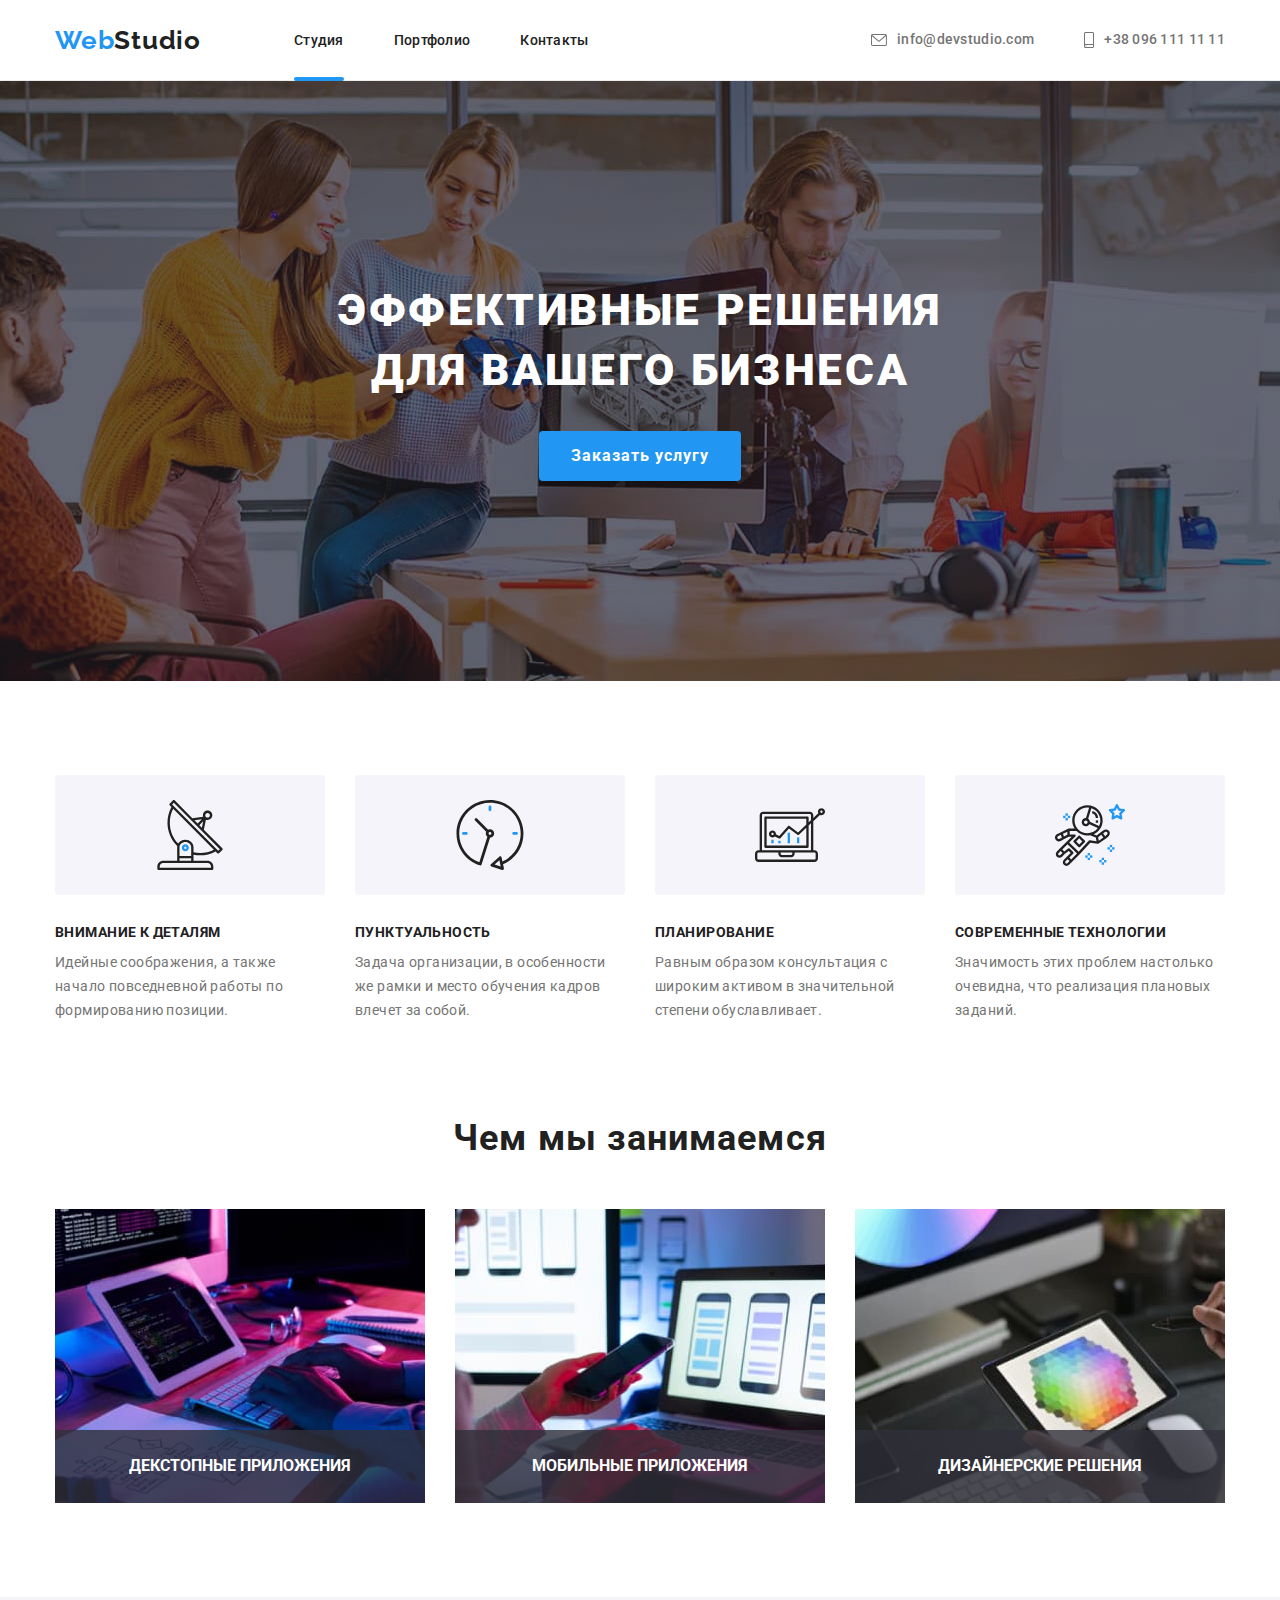
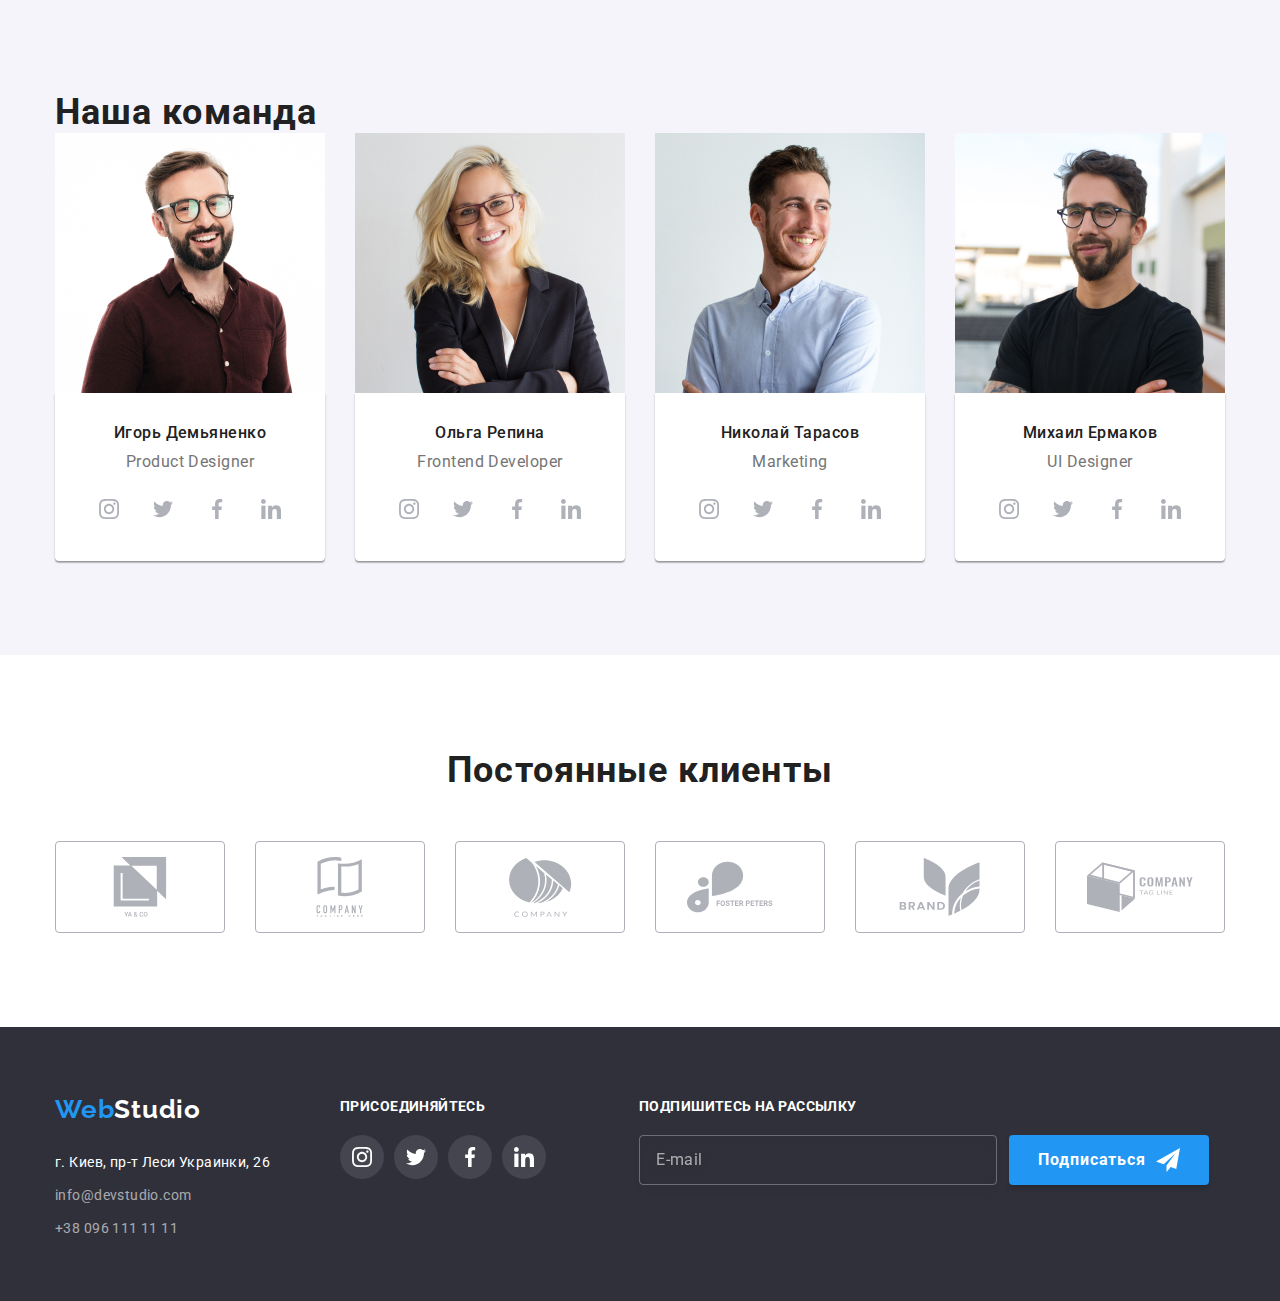
==== index.html @ 3aed0814 "HW" ====
<!DOCTYPE html>
<html lang="ru">
<head>
    <meta charset="UTF-8">
    <meta http-equiv="X-UA-Compatible" content="IE=edge">
    <meta name="viewport" content="width=device-width, initial-scale=1.0">
    <link rel="stylesheet" href="https://cdnjs.cloudflare.com/ajax/libs/modern-normalize/1.1.0/modern-normalize.min.css">
    <link rel="stylesheet" href="./CSS/main.min.css">
    <link rel="preconnect" href="https://fonts.googleapis.com">
    <link rel="preconnect" href="https://fonts.gstatic.com" crossorigin>
    <link href="https://fonts.googleapis.com/css2?family=Raleway:wght@700&family=Roboto:wght@400;500;700;900&display=swap" rel="stylesheet">
    <title>WebStudio</title>
</head>
<body>
    <header class="header">
    <div class="container">
        <nav class="header-nav">
            <div class="container-logo">
            <a class="logo link" href="WebStudio">Web<span class="logo-accent">Studio</span></a>
            </div>
            <ul class="header-list list ">
                <li class="header-item ">
                    <a class="header-link link current" href="">Студия</a>
                </li>
                <li class="header-item">
                    <a class="header-link link" href="./portfolio.html">Портфолио</a>
                </li>
                <li class="header-item">
                    <a class="header-link link" href="">Контакты</a>
                </li>
            </ul>
        </nav>
            <div class="header-contact-icon">
            <ul class="header-contact-list list">
                <li class="contact-icon-mail"><a class="header-contact link" href="mailto:info@devstudio.com"><svg class="contact-icon-envelope" width="16px" height="12px">
                    <use href="./images/icons.svg#icon-envelope-hover"></use>
                </svg> info@devstudio.com</a></li>
                <li class="contact-icon-tel"><a class="header-contact link" href="tel:+380961111111"><svg class="contact-icon-smartphone" width="10px" height="16px">
                    <use href="./images/icons.svg#icon-smartphone"></use>
                </svg> +38 096 111 11 11</a></li>
            </ul>
            </div>
    </div>
    </header>
    <main>
        <section class="hero">
            <div class="container">
                <h1 class="hero-title" id="studio">Эффективные решения для вашего бизнеса</h1>
                <button class="hero-btn" type="button" data-modal-open>Заказать услугу</button>
            </div>
        </section>
        <section class="benefits">
            <div class="container benefits-container">
                <ul class="benefits-icon-list list">
                    <li class="benefits-icon-item">
                        <a href="" class="benefits-icon-link link">
                            <svg class="benefits-icon" width="70px" height="70px">
                                <use href="./images/icons.svg#icon-antenna"></use>
                            </svg>
                        </a>
                    </li>
                    <li class="benefits-icon-item">
                        <a href="" class="benefits-icon-link link">
                            <svg class="benefits-icon" width="70px" height="70px">
                                <use href="./images/icons.svg#icon-clock"></use>
                            </svg>
                        </a>
                    </li>
                    <li class="benefits-icon-item">
                        <a href="" class="benefits-icon-link link">
                            <svg class="benefits-icon" width="70px" height="70px">
                                <use href="./images/icons.svg#icon-diagram"></use>
                            </svg>
                        </a>
                    </li>
                    <li class="benefits-icon-item">
                        <a href="" class="benefits-icon-link link">
                            <svg class="benefits-icon" width="70px" height="70px">
                                <use href="./images/icons.svg#icon-astronaut-1"></use>
                            </svg>
                        </a>
                    </li>
                </ul>
                <ul class="benefits-list list">
                    <li class="benefits-item">
                        <h3 class="benefits-title">Внимание к деталям</h3>
                        <p class="benefits-text">Идейные соображения, а также начало повседневной работы по формированию позиции.</p>
                    </li>
                    <li class="benefits-item">
                        <h3 class="benefits-title">Пунктуальность</h3>
                        <p class="benefits-text">Задача организации, в особенности же рамки и место обучения кадров влечет за собой.</p>
                    </li>
                    <li class="benefits-item">
                        <h3 class="benefits-title">Планирование</h3>
                        <p class="benefits-text">Равным образом консультация с широким активом в значительной степени обуславливает.</p>
                    </li>
                    <li class="benefits-item">
                        <h3 class="benefits-title">Современные технологии</h3>
                        <p class="benefits-text">Значимость этих проблем настолько очевидна, что реализация плановых заданий.</p>
                    </li>
                </ul>
            </div>
        </section>
        <section class="about">
            <div class="container">
                <h2 class="about-title title">Чем мы занимаемся</h2>
                <ul class="about-list list">
                    <li class="about-item">
                        <img src="./images/what_are_we_doing/totype.jpg" alt="Человек печатает" width="370">
                        <p class="about-text">декстопные приложения</p>
                        </li>
                    <li class="about-item">
                        <img src="./images/what_are_we_doing/analysis.jpg" alt="Человек анализирует" width="370">
                        <p class="about-text">мобильные приложения</p>
                    </li>
                    <li class="about-item">
                        <img src="./images/what_are_we_doing/painting.jpg" alt="Человек рисует" width="370">
                        <p class="about-text">дизайнерские решения</p>
                    </li>
                </ul>
            </div>
        </section>
        <section class="team">
            <div class="container">
                <h2 class="team_title title">Наша команда</h2>
                <ul class="team-list list">
                    <li class="team-item">
                        <img src="./images/team/productdesigner.jpg" 
                            alt="Игорь Демьяненко" 
                            width="270" 
                            height="260">
                    <div class="team-text-cards">
                        <h3 class="team-suptitle">Игорь Демьяненко</h3>
                        <p class="team-subtitle">Product Designer</p>
                        <ul class="team-soc-list list">
                            <li class="team-soc-item ">
                                <a class="team-soc-link link"  href="">
                                    <svg class="team-soc-icon" width="20" height="20"> <use href="./images/icons.svg#icon-insta">
                                    </use>
                                </svg>
                                </a>
                            </li>
                            <li class="team-soc-item ">
                                <a class="team-soc-link link"  href="">
                                    <svg class="team-soc-icon" width="20" height="20"> <use href="./images/icons.svg#icon-tw">
                                    </use>
                                </svg>
                                </a>
                            </li>
                            <li class="team-soc-item ">
                                <a class="team-soc-link link"  href="">
                                    <svg class="team-soc-icon width="20" height="20"> <use href="./images/icons.svg#icon-fb">
                                    </use>
                                </svg>
                                </a>
                            </li>
                            <li class="team-soc-item ">
                                <a class="team-soc-link link"  href="">
                                    <svg class="team-soc-icon width="20" height="20"> <use href="./images/icons.svg#icon-ld">
                                    </use>
                                </svg>
                                </a>
                            </li>
                        </ul>
                    </div>
                    </li>
                    <li class="team-item">
                        <img src="./images/team/frontenddeveloper.jpg" alt="Ольга Репина" 
                            width="270">
                    <div class="team-text-cards">
                        <h3 class="team-suptitle">Ольга Репина</h3>
                        <p class="team-subtitle">Frontend Developer</p>
                        <ul class="team-soc-list list">
                            <li class="team-soc-item ">
                                <a class="team-soc-link link"  href="">
                                    <svg class="team-soc-icon" width="20" height="20"> <use href="./images/icons.svg#icon-insta">
                                    </use>
                                </svg>
                                </a>
                            </li>
                            <li class="team-soc-item ">
                                <a class="team-soc-link link"  href="">
                                    <svg class="team-soc-icon" width="20" height="20"> <use href="./images/icons.svg#icon-tw">
                                    </use>
                                </svg>
                                </a>
                            </li>
                            <li class="team-soc-item ">
                                <a class="team-soc-link link"  href="">
                                    <svg class="team-soc-icon width="20" height="20"> <use href="./images/icons.svg#icon-fb">
                                    </use>
                                </svg>
                                </a>
                            </li>
                            <li class="team-soc-item ">
                                <a class="team-soc-link link"  href="">
                                    <svg class="team-soc-icon width="20" height="20"> <use href="./images/icons.svg#icon-ld">
                                    </use>
                                </svg>
                                </a>
                            </li>
                        </ul>
                    </div>
                    </li>
                    <li class="team-item">
                        <img src="./images/team/marketing.jpg" alt="Николай Тарасов" 
                            width="270" 
                            height="260">
                    <div class="team-text-cards">
                        <h3 class="team-suptitle">Николай Тарасов</h3>
                        <p class="team-subtitle">Marketing</p>
                        <ul class="team-soc-list list">
                            <li class="team-soc-item ">
                                <a class="team-soc-link link"  href="">
                                    <svg class="team-soc-icon" width="20" height="20"> <use href="./images/icons.svg#icon-insta">
                                    </use>
                                </svg>
                                </a>
                            </li>
                            <li class="team-soc-item ">
                                <a class="team-soc-link link"  href="">
                                    <svg class="team-soc-icon" width="20" height="20"> <use href="./images/icons.svg#icon-tw">
                                    </use>
                                </svg>
                                </a>
                            </li>
                            <li class="team-soc-item ">
                                <a class="team-soc-link link"  href="">
                                    <svg class="team-soc-icon width="20" height="20""> <use href="./images/icons.svg#icon-fb">
                                    </use>
                                </svg>
                                </a>
                            </li>
                            <li class="team-soc-item ">
                                <a class="team-soc-link link"  href="">
                                    <svg class="team-soc-icon width="20" height="20""> <use href="./images/icons.svg#icon-ld">
                                    </use>
                                </svg>
                                </a>
                            </li>
                        </ul>

                    </div>
                    </li>
                    <li class="team-item">
                        <img src="./images/team/uidesigner.jpg" alt="Михаил Ермаков" 
                            width="270" 
                            height="260">
                    <div class="team-text-cards">
                        <h3 class="team-suptitle">Михаил Ермаков</h3>
                        <p class="team-subtitle">UI Designer</p>
                        <ul class="team-soc-list list">
                            <li class="team-soc-item ">
                                <a class="team-soc-link link"  href="">
                                    <svg class="team-soc-icon" width="20" height="20"> <use href="./images/icons.svg#icon-insta">
                                    </use>
                                </svg>
                                </a>
                            </li>
                            <li class="team-soc-item ">
                                <a class="team-soc-link link"  href="">
                                    <svg class="team-soc-icon" width="20" height="20"> <use href="./images/icons.svg#icon-tw">
                                    </use>
                                </svg>
                                </a>
                            </li>
                            <li class="team-soc-item ">
                                <a class="team-soc-link link"  href="">
                                    <svg class="team-soc-icon width="20" height="20"> <use href="./images/icons.svg#icon-fb">
                                    </use>
                                </svg>
                                </a>
                            </li>
                            <li class="team-soc-item ">
                                <a class="team-soc-link link"  href="">
                                    <svg class="team-soc-icon width="20" height="20"> <use href="./images/icons.svg#icon-ld">
                                    </use>
                                </svg>
                                </a>
                            </li>
                        </ul>
                    </div>
                    </li>
                </ul>
            </div>
        </section>
        <section class="clients">
            <div class="container">
            <h2 class="clients-title title">Постоянные клиенты</h2>
            <ul class="clients-list list">
                <li class="clietnst-list-item">
                    <a href="" class="clieants-link link">
                        <svg class="clients-company-icon" width="106" height="60"> 
                            <use href="./images/icons.svg#icon-company-1"></use>
                        </svg>
                    </a>
                </li>
                <li class="clietnst-list-item">
                    <a href="" class="clieants-link link">
                        <svg class="clients-company-icon" width="106" height="60">
                            <use href="./images/icons.svg#icon-company-2"></use>
                        </svg>
                    </a>
                </li>
                <li class="clietnst-list-item">
                    <a href="" class="clieants-link link">
                        <svg class="clients-company-icon" width="106" height="60">
                            <use href="./images/icons.svg#icon-company-3"></use>
                        </svg>
                    </a>
                </li>
                <li class="clietnst-list-item">
                    <a href="" class="clieants-link link">
                        <svg class="clients-company-icon" width="106" height="60">
                            <use href="./images/icons.svg#icon-company-4"></use>
                        </svg>
                    </a>
                </li>
                <li class="clietnst-list-item">
                    <a href="" class="clieants-link link">
                        <svg class="clients-company-icon" width="106" height="60">
                            <use href="./images/icons.svg#icon-company-5"></use>
                        </svg>
                    </a>
                </li>
                <li class="clietnst-list-item">
                    <a href="" class="clieants-link link">
                        <svg class="clients-company-icon" width="106" height="60">
                            <use href="./images/icons.svg#icon-company-6"></use>
                        </svg>
                    </a>
                </li>
            </ul>
            </div>
        </section>
        <footer class="contact-info ">
        <div class="container">
            <div class="footer-left">
            <div class="footer-logo">
                <a class="logo link logo-down" href="WebStudio">Web<span class="logo-accent-secondary">Studio</span></a>
            </div>
            <address>
            <ul class="contact-info-list list" >
                <li class="contact-info-item link">
                    <a class="contact-info-link-geo link" href="https://goo.gl/maps/p29ZWmAtgmgeGxHdA">г. Киев, пр-т Леси Украинки, 26</a>
                </li>
                <li class="contact-info-item"> 
                    <a class="contact-info-link link" href="mailto:info@devstudio.com">info@devstudio.com</a>
                </li>
                <li class="contact-info-item">
                    <a class="contact-info-link link" href="tel:"+380961111111">+38 096 111 11 11</a>
                </li>
            </ul>
            </address>
            </div>
            <div class="footer-right">
                <h2 class="footer-right-title">присоединяйтесь</h2>
                    <ul class="footer-right-list list">
                            <li class="footer-right-item ">
                                <a class="footer-right-link link"  href="">
                                    <svg class="footer-right-icon" width="20" height="20"> <use href="./images/icons.svg#icon-insta">
                                    </use>
                                </svg>
                                </a>
                            </li>
                            <li class="footer-right-item ">
                                <a class="footer-right-link link"  href="">
                                    <svg class="footer-soc-icon" width="20" height="20"> <use href="./images/icons.svg#icon-tw">
                                    </use>
                                </svg>
                                </a>
                            </li>
                            <li class="footer-right-item ">
                                <a class="footer-right-link link" href="">
                                    <svg class="footer-right-icon" width="20" height="20"> <use href="./images/icons.svg#icon-fb">
                                    </use>
                                </svg>
                                </a>
                            </li>
                            <li class="footer-right-item ">
                                <a class="footer-right-link link"  href="">
                                    <svg class="footer-right-icon" width="20" height="20"> <use href="./images/icons.svg#icon-ld">
                                    </use>
                                </svg>
                                </a>
                            </li>
                        </ul>
            </div>
            <div class="subscribe-footer">
                <h2 class="subscribe-title">Подпишитесь на рассылку</h2>
                <div class="subscribe-field-form">
                <label class="subscribe-form"></label>
                <input 
                type="email"
                name="subscribe-email"
                placeholder="E-mail"
                class="subscribe-input">
                <button type="button" class="footer-btn">Подписаться <svg class="footer-icon-btn" width="24" height="24">
                    <use href="./images/icons.svg#icon-tg"></use>
                </div>
                </div>
            </div>
        </div>
    </footer>
    <div class="backdrop is-hidden" data-modal>
        <div class="modal">
            <button type="button" class="modal-btn" data-modal-close>
                <svg class="modal-icon" width="10" height="10">
                    <use href="./images/icons.svg#icon-close"></use>
                </svg>
            </button>
            <p class="modal-title">Оставьте свои данные, мы вам перезвоним</p>
            <form class="modal-form">
                <div class="modal-field">
                    <label class="form-label" for="modal-text">Имя</label>
                        <div class="input-wrap">
                        <input 
                        type="text"
                        id="modal-text"
                        class="modal-input" 
                        name="user-name"
                        required
                        >
                        <svg class="input-icon" width="18" height="18">
                            <use href="./images/icons.svg#icon-person-modal"></use>
                        </svg>
                    </div>
                </div>
            <div class="modal-field">
                <label class="form-label">
                    Телефон
                    <span class="span-wrap">
                    <input 
                        type="tel" 
                        class="modal-input" 
                        name="tel"
                        required
                    >
                    <svg class="input-icon" width="18" height="18">
                        <use href="./images/icons.svg#icon-phone-modal"></use>
                    </svg>
                    </span>
                </label>
            </div>
            <div class="modal-field">
            <label class="form-label" for="user-email">Почта</label>
                <div class="input-wrap">
                        <input 
                        type="email" 
                        for="user-email"
                        class="modal-input" 
                        name="email"
                        required
                        >
                        <svg class="input-icon" width="18" height="18">
                        <use href="./images/icons.svg#icon-email-modal"></use>
                        </svg>
                </div>
            </div>
            <label class="form-label" for="modal-text">Комментарий</label>
                <textarea 
                name="modal-text" 
                id="modal-text"
                class="modal-text-area"
                placeholder="Введите текст"
                ></textarea>
            <div class="modal-field">
                    <input
                    type="checkbox"
                    name="privacy"
                    class="modal-input-checkbox visually-hidden"
                    id="modal-input"
                    >
            <label for="modal-input" class="check-text"><span>
                <svg class="icon-check" width="16px" height="15px">
                    <use href="./images/icons.svg#icon-check"></use>
                </svg>
            </span>Соглашаюсь с рассылкой и принимаю &nbsp <a href="">Условия договора</a></label>
            </div>
            <button type="submit" class="modal-btn-submit">Отправить</button>
            </form>
        </div>
    </div>
    </main>
<script src="./js/modal.js"></script>
</body>
</html>
---- CSS/main.min.css ----
:root{--primary-font-family: "Roboto";--secondary-font-family: "Raleway";--primary-font-color:#212121;--secondary-font-color: #757575;--third-font-color: #FFFFFF;--first-background-color:#2196F3}p,h1,h2,h3,h4,h5,h6{margin:0}ul{margin:0;padding-left:0}button{cursor:pointer}a{color:currentColor}address{font-style:normal}img{display:block}body{font-family:var(--primary-font-family),sans-serif;color:var(--primary-font-color)}.link{text-decoration:none}.list{list-style:none}.title{font-weight:700;font-size:36px;line-height:1.17;letter-spacing:.03em;color:var(--primary-font-color)}.section{padding:94px 0px}.visually-hidden{position:absolute;white-space:nowrap;width:1px;height:1px;overflow:hidden;border:0;padding:0;clip:rect(0 0 0 0);clip-path:inset(50%);margin:-1px}.container{width:1200px;padding-left:15px;padding-right:15px;margin:0 auto}.logo{font-family:var(--secondary-font-family);font-weight:700;font-size:26px;line-height:1.7;letter-spacing:.03em;color:var(--first-background-color)}.logo-accent{color:var(--primary-font-color)}.header{border-bottom:1px solid #ececec}.header .container{display:flex;align-items:center}.header-nav{display:flex;align-items:center}.header-contact-icon{margin-left:auto}.container-logo{margin-right:93px}.header-item:not(:last-child){margin-right:50px}.header-contact-list{display:flex}.header-link{font-weight:500;font-size:14px;line-height:1.14;letter-spacing:.02em;color:var(--primary-font-color);padding-top:32px;padding-bottom:32px;transition:color 250ms linear;transition-timing-function:cubic-bezier(0.4, 0, 0.2, 1)}.header-link:hover{color:var(--first-background-color)}.header-link:focus{color:var(--first-background-color)}.header-contact{font-weight:500;font-size:14px;line-height:1.14;letter-spacing:.02em;color:var(--secondary-font-color);text-align:center;padding:32px 0;fill:var(--secondary-font-color);transition:color 250ms linear;transition-timing-function:cubic-bezier(0.4, 0, 0.2, 1)}.header-contact:hover{color:var(--first-background-color)}.header-contact:focus{color:var(--first-background-color)}.header-contact{margin-left:50px;display:flex;align-items:center}.header-list{display:flex}.contact-icon-envelope,.contact-icon-smartphone{fill:currentColor;margin-right:10px}.contact-icon:hover,.contact-icon:focus{color:var(--first-background-color)}.current{position:relative}.current:after{content:"";position:absolute;width:100%;height:4px;left:0;bottom:-1px;background-color:#2196f3;border-radius:2px}.hero{background-color:#c4c4c4;padding-top:200px;padding-bottom:200px;background-image:linear-gradient(rgba(47, 48, 58, 0.4), rgba(47, 48, 58, 0.4)),url("../images/bg.jpg");background-repeat:no-repeat;background-position:center;background-size:cover}.hero-title{font-weight:900;font-size:44px;line-height:1.36;letter-spacing:.06em;text-transform:uppercase;color:var(--third-font-color);text-align:center;margin-left:auto;margin-right:auto;margin-bottom:30px;text-align:center;max-width:696px}.hero-btn{font-family:inherit;font-weight:700;font-size:16px;line-height:1.88;letter-spacing:.06em;color:var(--third-font-color);background:var(--first-background-color);display:flex;align-items:center;text-align:center;padding:10px 32px;margin-right:auto;margin-left:auto;box-shadow:0px 4px 4px rgba(0,0,0,.15);border-radius:4px;transition:transform 250ms linear;transition-timing-function:cubic-bezier(0.4, 0, 0.2, 1);border:none}.benefits{padding:94px 0}.benefits-list{display:flex}.benefits-title{font-weight:700;font-size:14px;line-height:1.14;letter-spacing:.03em;text-transform:uppercase;margin-bottom:10px;max-width:270px}.benefits-item{margin-left:30px}.benefits-item:first-child{margin-left:0}.benefits-text{font-size:14px;line-height:1.71;letter-spacing:.03em;color:var(--secondary-font-color);width:270px}.benefits-icon-item{width:270px;height:120px;margin-left:30px;margin-bottom:30px;background:#f5f4fa;border-radius:4px}.benefits-icon-item:first-child{margin-left:0}.benefits-icon-list{display:flex}.benefits-icon-link{display:flex;align-items:center;justify-content:center;width:100%;height:100%}.about{padding-bottom:94px}.about-title{margin-bottom:50px;text-align:center;margin-left:auto;margin-right:auto}.about-item{flex-basis:2.5;margin-left:30px;position:relative}.about-text{padding:27px 0;position:absolute;bottom:0;background-color:rgba(47,48,58,.8);width:100%;text-align:center;justify-content:center;color:var(--third-font-color);text-transform:uppercase;font-weight:700}.about-list{display:flex;margin-left:-30px}.about-list{display:flex}.team{background:#f5f4fa;padding:94px 0}.team-title{margin-bottom:50px;text-align:center}.team-suptitle{font-weight:500;font-size:16px;line-height:1.19;letter-spacing:.03em}.team-subtitle{font-size:16px;line-height:1.19;letter-spacing:.03em;color:var(--secondary-font-color);margin-top:10px}.team-list{display:flex;text-align:center;margin-left:-30px}.team-item{flex-basis:2.5;margin-left:30px}.team-text-cards{padding:30px 0;background-color:var(--third-font-color);border-radius:0px 0px 4px 4px;box-shadow:0px 1px 3px rgba(0,0,0,.12),0px 1px 1px rgba(0,0,0,.14),0px 2px 1px rgba(0,0,0,.2)}.team-soc-item{width:44px;height:44px;margin-left:10px}.team-soc-item:first-child{margin-left:0}.team-soc-link{display:flex;align-items:center;justify-content:center;width:100%;height:100%;border-radius:50%;background-color:var(--third-font-color);transition:background-color 250ms linear;transition-timing-function:cubic-bezier(0.4, 0, 0.2, 1)}.team-soc-link:hover{background-color:var(--first-background-color)}.team-soc-link:focus{background-color:var(--first-background-color)}.team-soc-list{display:flex;justify-content:center;margin-top:16px}.team-soc-icon{fill:#afb1b8;transition:fill 250ms linear;transition-timing-function:cubic-bezier(0.4, 0, 0.2, 1)}.team-soc-link:hover .team-soc-icon,.team-soc-link:focus .team-soc-icon{fill:var(--third-font-color)}.clients{padding:94px 0;text-align:center}.clietnst-list-item{width:170px;height:92px;margin-left:30px;border:1px solid #afb1b8;border-radius:4px;transition:border 250ms linear;transition-timing-function:cubic-bezier(0.4, 0, 0.2, 1)}.clietnst-list-item:first-child{margin-left:0}.clietnst-list-item:hover{border:1px solid var(--first-background-color)}.clietnst-list-item:focus{border:1px solid var(--first-background-color)}.clients-list{display:flex;margin-top:50px}.clieants-link{display:flex;align-items:center;justify-content:center;width:100%;height:100%;color:#afb1b8}.clients-company-icon{fill:currentColor;transition:fill 250ms linear;transition-timing-function:cubic-bezier(0.4, 0, 0.2, 1)}.clieants-link:hover .clients-company-icon,.clieants-link:focus .clients-company-icon{fill:var(--first-background-color)}.contact-info-link-geo{font-style:normal;font-size:14px;line-height:1.71;letter-spacing:.03em;color:var(--third-font-color);color:#fff}.contact-info-link{font-style:normal;font-size:14px;line-height:1.71;letter-spacing:.03em;color:rgba(255,255,255,.6)}.logo-accent-secondary{color:var(--third-font-color)}.footer-logo{margin-bottom:20px}.contact-info-item:not(:last-child){margin-bottom:9px}.contact-info{background:#2f303a}.footer-soc{display:flex;margin-left:156px}.footer-soc-list{display:flex;justify-content:center;margin-top:20px}.contact-info .container{display:flex}.footer-right-list{display:flex;justify-content:center;margin-top:20px}.footer-right-title{font-size:14px;line-height:1.14;letter-spacing:.03em;text-transform:uppercase;color:#fff}.footer-right-link{display:flex;align-items:center;justify-content:center;width:100%;height:100%;border-radius:50%;background-color:rgba(255,255,255,.1);fill:var(--third-font-color);transition:background-color 250ms linear;transition-timing-function:cubic-bezier(0.4, 0, 0.2, 1)}.footer-right-link:hover{background-color:var(--first-background-color)}.footer-right-link:focus{background-color:var(--first-background-color)}.footer-right-item{width:44px;height:44px;margin-left:10px}.footer-right-item:first-child{margin-left:0}.footer-right{padding-top:72px;margin-left:70px}.footer-left{padding-top:60px;padding-bottom:60px}.subscribe-footer{padding-top:72px;margin-left:93px}.subscribe-title{font-style:normal;font-weight:700;font-size:14px;line-height:1.14;letter-spacing:.03em;text-transform:uppercase;margin-bottom:20px;color:#fff}.footer-btn{display:flex;justify-content:center;text-align:center;align-items:center;margin-left:auto;margin-right:auto;width:200px;height:50px;background:#2196f3;box-shadow:0px 4px 4px rgba(0,0,0,.15);border-radius:4px;border:none;font-weight:700;font-size:16px;line-height:1.88;letter-spacing:.06em;margin-left:12px;color:#fff}.subscribe-input{width:358px;height:50px;padding-left:16px;background-color:rgba(0,0,0,0);border:1px solid rgba(255,255,255,.3);filter:drop-shadow(0px 4px 4px rgba(0, 0, 0, 0.15));border-radius:4px;color:var(--third-font-color)}.subscribe-input::placeholder{font-size:16px;line-height:1.25;display:flex;align-items:center;letter-spacing:.03em;color:rgba(255,255,255,.6);outline:none;transition:color 250ms linear;transition-timing-function:cubic-bezier(0.4, 0, 0.2, 1)}.subscribe-input::placeholder:focus::placeholder{color:rgba(0,0,0,0)}.footer-icon-btn{margin-left:10px}.subscribe-field-form{display:flex}.backdrop{position:fixed;top:0;left:0;width:100%;height:100%;background-color:rgba(0,0,0,.2);transition:opacity 300ms linear,visibility 300ms linear}.modal{position:absolute;width:528px;min-height:581px;background-color:var(--third-font-color);box-shadow:0px 1px 3px rgba(0,0,0,.12),0px 1px 1px rgba(0,0,0,.14),0px 2px 1px rgba(0,0,0,.2);border-radius:4px;top:50%;left:50%;transform:translate(-50%, -50%) scale(1);transition:transform 250ms linear;animation-timing-function:cubic-bezier(0.4, 0, 0.2, 1)}.backdrop.is-hidden .modal{transform:translate(-50%, -50%) scale(0)}.modal{padding:40px}.modal-btn{position:absolute;right:8px;top:8px;width:30px;height:30px;border-radius:50%;border:1px solid rgba(0,0,0,.1);background-color:var(--third-font-color);display:flex;align-items:center;justify-content:center}.modal-btn:hover .modal-icon{fill:var(--first-background-color)}.modal-icon{fill:#000;transition:fill 250ms linear;transition-timing-function:cubic-bezier(0.4, 0, 0.2, 1)}.is-hidden{opacity:0;visibility:hidden;pointer-events:none}.modal-title{font-weight:700;font-size:20px;line-height:1.15;text-align:center;letter-spacing:.03em;margin-bottom:12px;color:#212121}.modal-input{display:block;border:1px solid rgba(33,33,33,.2);border-radius:4px;width:100%;height:40px;margin-top:4px;padding-left:27px;background-color:rgba(0,0,0,0);outline:none;transition:border-color 250ms linear;transition-timing-function:cubic-bezier(0.4, 0, 0.2, 1)}.modal-input:focus{border-color:var(--first-background-color)}.modal-input:focus+.input-icon{fill:var(--first-background-color)}.form-label{display:block;font-size:12px;line-height:1.16;letter-spacing:.01em;margin-top:10px;color:#757575}.modal-text-area{width:100%;height:120px;border:1px solid rgba(33,33,33,.2);resize:none;border-radius:4px;padding:12px 16px;margin-top:4px;outline:none}.modal-text-area::placeholder{font-size:12px;line-height:1.16;letter-spacing:.01em;color:rgba(117,117,117,.5)}.modal-btn-submit{width:200px;height:50px;font-family:inherit;font-weight:700;font-size:16px;line-height:1.87;letter-spacing:.06em;color:var(--third-font-color);display:flex;margin-right:auto;margin-left:auto;background:#188ce8;box-shadow:0px 4px 4px rgba(0,0,0,.15);border-radius:4px;transition:transform 250ms linear;transition-timing-function:cubic-bezier(0.4, 0, 0.2, 1);justify-content:center;text-align:center;align-items:center;margin-top:30px;border:none}.input-wrap{position:relative}.input-icon{position:absolute;left:12px;top:50%;transform:translateY(-50%);transition:fill 250ms linear;transition-timing-function:cubic-bezier(0.4, 0, 0.2, 1)}.span-wrap{display:block;position:relative}.check-text{font-size:14px;letter-spacing:.03em;display:flex;color:#757575;margin-top:20px;justify-content:center}.check-text a{color:var(--first-background-color)}.check-text span{width:16px;height:15px;border-radius:2px;display:flex;justify-content:center;align-items:center;border:2px solid var(--primary-font-color);border-radius:4px;margin-right:7px}.icon-check{fill:rgba(0,0,0,0)}.modal-input-checkbox:checked+.check-text span{background-color:var(--first-background-color);border:none}.modal-input-checkbox:checked+.check-text .icon-check{fill:var(--third-font-color)}.galery{padding:94px 0}.galery-filter-btn{font-family:inherit;font-weight:500;font-size:16px;line-height:1.62;text-align:center;letter-spacing:.03em;color:#212121;cursor:pointer;border:none;padding:6px 22px;background:#f5f4fa;border-radius:4px;transition:background-color 250ms linear,color 250ms linear}.galery-filter-btn:hover{background-color:var(--first-background-color);color:var(--third-font-color);border-radius:4px;box-shadow:0px 3px 1px rgba(0,0,0,.1),0px 1px 2px rgba(0,0,0,.08),0px 2px 2px rgba(0,0,0,.12)}.galery-filter-btn:focus{background-color:var(--first-background-color);color:var(--third-font-color);border-radius:4px;box-shadow:0px 3px 1px rgba(0,0,0,.1),0px 1px 2px rgba(0,0,0,.08),0px 2px 2px rgba(0,0,0,.12)}.galery-filter{display:flex;justify-content:center;align-items:center;margin-bottom:56px}.galery-item{margin-right:8px}.galery-list-title{font-weight:700;font-size:18px;line-height:2;letter-spacing:.06em;color:var(--primary-font-color);margin-bottom:4px}.galery-list-subtitle{font-size:16px;line-height:1.88;letter-spacing:.03em;color:var(--secondary-font-color)}.galery-list{display:flex;flex-wrap:wrap;text-align:flex-start;margin-left:-30px}.galery-list-item{flex-basis:2.5;margin-left:30px;margin-bottom:30px}.galery-list-item:hover .galery-top-text{transform:translateY(0)}.galery-list-item:hover{box-shadow:0px 1px 1px rgba(0,0,0,.12),0px 4px 4px rgba(0,0,0,.06),1px 4px 6px rgba(0,0,0,.16)}.galery-list-item:nth-child(n+7){margin-bottom:0px}.galery-top-text{position:absolute;top:0;font-size:18px;color:var(--third-font-color);font-family:"Roboto";line-height:1.55;background-color:rgba(33,150,243,.9);padding:63px 24px;height:100%;transform:translateY(100%);transition:transform 250ms linear;transition-timing-function:cubic-bezier(0.4, 0, 0.2, 1)}.galery-top-wrap{position:relative;overflow:hidden}.galery-cards-text{border:1px solid #eee;padding:20px 24px}/*# sourceMappingURL=main.min.css.map */
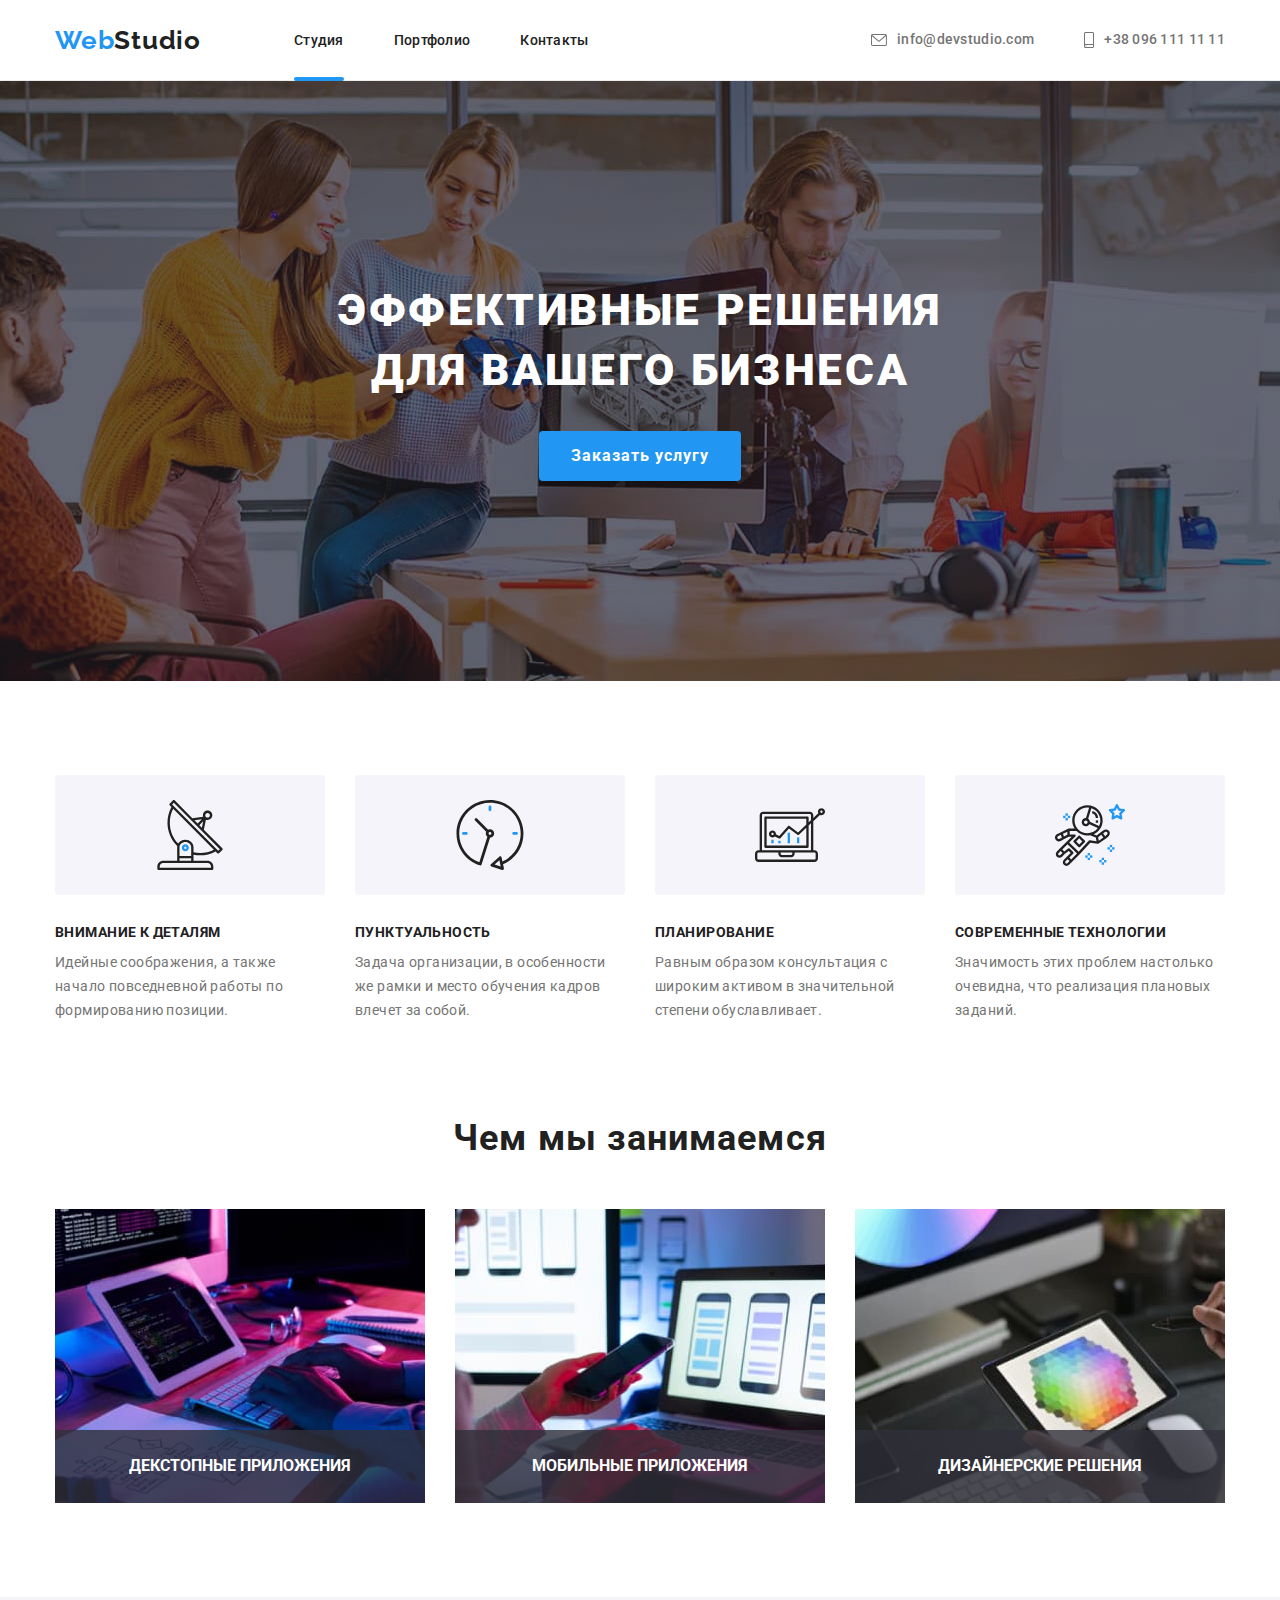
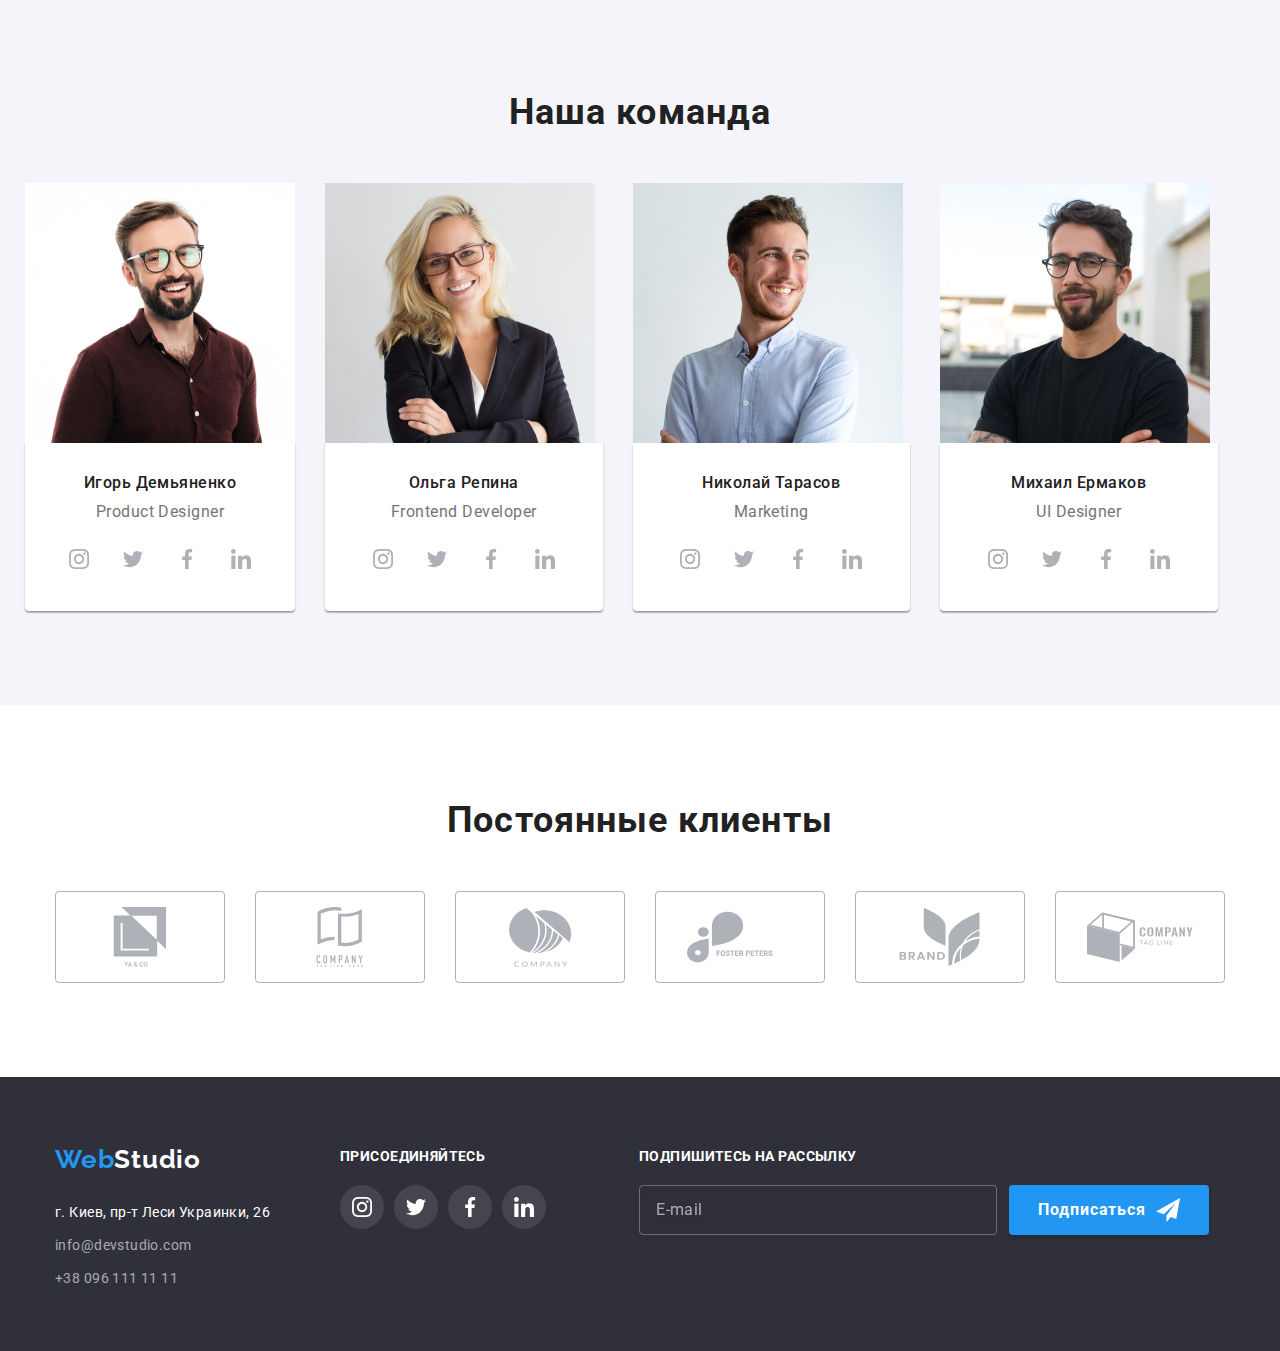
==== commit d515cd83: "обновленный" ====
--- a/index.html
+++ b/index.html
@@ -122,9 +122,9 @@
         </section>
         <section class="team">
             <div class="container">
-                <h2 class="team_title title">Наша команда</h2>
+                <h2 class="team__title title">Наша команда</h2>
                 <ul class="team-list list">
-                    <li class="team-item">
+                    <li class="list-item">
                         <img src="./images/team/productdesigner.jpg" 
                             alt="Игорь Демьяненко" 
                             width="270" 
--- a/CSS/main.min.css
+++ b/CSS/main.min.css
@@ -1 +1 @@
-:root{--primary-font-family: "Roboto";--secondary-font-family: "Raleway";--primary-font-color:#212121;--secondary-font-color: #757575;--third-font-color: #FFFFFF;--first-background-color:#2196F3}p,h1,h2,h3,h4,h5,h6{margin:0}ul{margin:0;padding-left:0}button{cursor:pointer}a{color:currentColor}address{font-style:normal}img{display:block}body{font-family:var(--primary-font-family),sans-serif;color:var(--primary-font-color)}.link{text-decoration:none}.list{list-style:none}.title{font-weight:700;font-size:36px;line-height:1.17;letter-spacing:.03em;color:var(--primary-font-color)}.section{padding:94px 0px}.visually-hidden{position:absolute;white-space:nowrap;width:1px;height:1px;overflow:hidden;border:0;padding:0;clip:rect(0 0 0 0);clip-path:inset(50%);margin:-1px}.container{width:1200px;padding-left:15px;padding-right:15px;margin:0 auto}.logo{font-family:var(--secondary-font-family);font-weight:700;font-size:26px;line-height:1.7;letter-spacing:.03em;color:var(--first-background-color)}.logo-accent{color:var(--primary-font-color)}.header{border-bottom:1px solid #ececec}.header .container{display:flex;align-items:center}.header-nav{display:flex;align-items:center}.header-contact-icon{margin-left:auto}.container-logo{margin-right:93px}.header-item:not(:last-child){margin-right:50px}.header-contact-list{display:flex}.header-link{font-weight:500;font-size:14px;line-height:1.14;letter-spacing:.02em;color:var(--primary-font-color);padding-top:32px;padding-bottom:32px;transition:color 250ms linear;transition-timing-function:cubic-bezier(0.4, 0, 0.2, 1)}.header-link:hover{color:var(--first-background-color)}.header-link:focus{color:var(--first-background-color)}.header-contact{font-weight:500;font-size:14px;line-height:1.14;letter-spacing:.02em;color:var(--secondary-font-color);text-align:center;padding:32px 0;fill:var(--secondary-font-color);transition:color 250ms linear;transition-timing-function:cubic-bezier(0.4, 0, 0.2, 1)}.header-contact:hover{color:var(--first-background-color)}.header-contact:focus{color:var(--first-background-color)}.header-contact{margin-left:50px;display:flex;align-items:center}.header-list{display:flex}.contact-icon-envelope,.contact-icon-smartphone{fill:currentColor;margin-right:10px}.contact-icon:hover,.contact-icon:focus{color:var(--first-background-color)}.current{position:relative}.current:after{content:"";position:absolute;width:100%;height:4px;left:0;bottom:-1px;background-color:#2196f3;border-radius:2px}.hero{background-color:#c4c4c4;padding-top:200px;padding-bottom:200px;background-image:linear-gradient(rgba(47, 48, 58, 0.4), rgba(47, 48, 58, 0.4)),url("../images/bg.jpg");background-repeat:no-repeat;background-position:center;background-size:cover}.hero-title{font-weight:900;font-size:44px;line-height:1.36;letter-spacing:.06em;text-transform:uppercase;color:var(--third-font-color);text-align:center;margin-left:auto;margin-right:auto;margin-bottom:30px;text-align:center;max-width:696px}.hero-btn{font-family:inherit;font-weight:700;font-size:16px;line-height:1.88;letter-spacing:.06em;color:var(--third-font-color);background:var(--first-background-color);display:flex;align-items:center;text-align:center;padding:10px 32px;margin-right:auto;margin-left:auto;box-shadow:0px 4px 4px rgba(0,0,0,.15);border-radius:4px;transition:transform 250ms linear;transition-timing-function:cubic-bezier(0.4, 0, 0.2, 1);border:none}.benefits{padding:94px 0}.benefits-list{display:flex}.benefits-title{font-weight:700;font-size:14px;line-height:1.14;letter-spacing:.03em;text-transform:uppercase;margin-bottom:10px;max-width:270px}.benefits-item{margin-left:30px}.benefits-item:first-child{margin-left:0}.benefits-text{font-size:14px;line-height:1.71;letter-spacing:.03em;color:var(--secondary-font-color);width:270px}.benefits-icon-item{width:270px;height:120px;margin-left:30px;margin-bottom:30px;background:#f5f4fa;border-radius:4px}.benefits-icon-item:first-child{margin-left:0}.benefits-icon-list{display:flex}.benefits-icon-link{display:flex;align-items:center;justify-content:center;width:100%;height:100%}.about{padding-bottom:94px}.about-title{margin-bottom:50px;text-align:center;margin-left:auto;margin-right:auto}.about-item{flex-basis:2.5;margin-left:30px;position:relative}.about-text{padding:27px 0;position:absolute;bottom:0;background-color:rgba(47,48,58,.8);width:100%;text-align:center;justify-content:center;color:var(--third-font-color);text-transform:uppercase;font-weight:700}.about-list{display:flex;margin-left:-30px}.about-list{display:flex}.team{background:#f5f4fa;padding:94px 0}.team-title{margin-bottom:50px;text-align:center}.team-suptitle{font-weight:500;font-size:16px;line-height:1.19;letter-spacing:.03em}.team-subtitle{font-size:16px;line-height:1.19;letter-spacing:.03em;color:var(--secondary-font-color);margin-top:10px}.team-list{display:flex;text-align:center;margin-left:-30px}.team-item{flex-basis:2.5;margin-left:30px}.team-text-cards{padding:30px 0;background-color:var(--third-font-color);border-radius:0px 0px 4px 4px;box-shadow:0px 1px 3px rgba(0,0,0,.12),0px 1px 1px rgba(0,0,0,.14),0px 2px 1px rgba(0,0,0,.2)}.team-soc-item{width:44px;height:44px;margin-left:10px}.team-soc-item:first-child{margin-left:0}.team-soc-link{display:flex;align-items:center;justify-content:center;width:100%;height:100%;border-radius:50%;background-color:var(--third-font-color);transition:background-color 250ms linear;transition-timing-function:cubic-bezier(0.4, 0, 0.2, 1)}.team-soc-link:hover{background-color:var(--first-background-color)}.team-soc-link:focus{background-color:var(--first-background-color)}.team-soc-list{display:flex;justify-content:center;margin-top:16px}.team-soc-icon{fill:#afb1b8;transition:fill 250ms linear;transition-timing-function:cubic-bezier(0.4, 0, 0.2, 1)}.team-soc-link:hover .team-soc-icon,.team-soc-link:focus .team-soc-icon{fill:var(--third-font-color)}.clients{padding:94px 0;text-align:center}.clietnst-list-item{width:170px;height:92px;margin-left:30px;border:1px solid #afb1b8;border-radius:4px;transition:border 250ms linear;transition-timing-function:cubic-bezier(0.4, 0, 0.2, 1)}.clietnst-list-item:first-child{margin-left:0}.clietnst-list-item:hover{border:1px solid var(--first-background-color)}.clietnst-list-item:focus{border:1px solid var(--first-background-color)}.clients-list{display:flex;margin-top:50px}.clieants-link{display:flex;align-items:center;justify-content:center;width:100%;height:100%;color:#afb1b8}.clients-company-icon{fill:currentColor;transition:fill 250ms linear;transition-timing-function:cubic-bezier(0.4, 0, 0.2, 1)}.clieants-link:hover .clients-company-icon,.clieants-link:focus .clients-company-icon{fill:var(--first-background-color)}.contact-info-link-geo{font-style:normal;font-size:14px;line-height:1.71;letter-spacing:.03em;color:var(--third-font-color);color:#fff}.contact-info-link{font-style:normal;font-size:14px;line-height:1.71;letter-spacing:.03em;color:rgba(255,255,255,.6)}.logo-accent-secondary{color:var(--third-font-color)}.footer-logo{margin-bottom:20px}.contact-info-item:not(:last-child){margin-bottom:9px}.contact-info{background:#2f303a}.footer-soc{display:flex;margin-left:156px}.footer-soc-list{display:flex;justify-content:center;margin-top:20px}.contact-info .container{display:flex}.footer-right-list{display:flex;justify-content:center;margin-top:20px}.footer-right-title{font-size:14px;line-height:1.14;letter-spacing:.03em;text-transform:uppercase;color:#fff}.footer-right-link{display:flex;align-items:center;justify-content:center;width:100%;height:100%;border-radius:50%;background-color:rgba(255,255,255,.1);fill:var(--third-font-color);transition:background-color 250ms linear;transition-timing-function:cubic-bezier(0.4, 0, 0.2, 1)}.footer-right-link:hover{background-color:var(--first-background-color)}.footer-right-link:focus{background-color:var(--first-background-color)}.footer-right-item{width:44px;height:44px;margin-left:10px}.footer-right-item:first-child{margin-left:0}.footer-right{padding-top:72px;margin-left:70px}.footer-left{padding-top:60px;padding-bottom:60px}.subscribe-footer{padding-top:72px;margin-left:93px}.subscribe-title{font-style:normal;font-weight:700;font-size:14px;line-height:1.14;letter-spacing:.03em;text-transform:uppercase;margin-bottom:20px;color:#fff}.footer-btn{display:flex;justify-content:center;text-align:center;align-items:center;margin-left:auto;margin-right:auto;width:200px;height:50px;background:#2196f3;box-shadow:0px 4px 4px rgba(0,0,0,.15);border-radius:4px;border:none;font-weight:700;font-size:16px;line-height:1.88;letter-spacing:.06em;margin-left:12px;color:#fff}.subscribe-input{width:358px;height:50px;padding-left:16px;background-color:rgba(0,0,0,0);border:1px solid rgba(255,255,255,.3);filter:drop-shadow(0px 4px 4px rgba(0, 0, 0, 0.15));border-radius:4px;color:var(--third-font-color)}.subscribe-input::placeholder{font-size:16px;line-height:1.25;display:flex;align-items:center;letter-spacing:.03em;color:rgba(255,255,255,.6);outline:none;transition:color 250ms linear;transition-timing-function:cubic-bezier(0.4, 0, 0.2, 1)}.subscribe-input::placeholder:focus::placeholder{color:rgba(0,0,0,0)}.footer-icon-btn{margin-left:10px}.subscribe-field-form{display:flex}.backdrop{position:fixed;top:0;left:0;width:100%;height:100%;background-color:rgba(0,0,0,.2);transition:opacity 300ms linear,visibility 300ms linear}.modal{position:absolute;width:528px;min-height:581px;background-color:var(--third-font-color);box-shadow:0px 1px 3px rgba(0,0,0,.12),0px 1px 1px rgba(0,0,0,.14),0px 2px 1px rgba(0,0,0,.2);border-radius:4px;top:50%;left:50%;transform:translate(-50%, -50%) scale(1);transition:transform 250ms linear;animation-timing-function:cubic-bezier(0.4, 0, 0.2, 1)}.backdrop.is-hidden .modal{transform:translate(-50%, -50%) scale(0)}.modal{padding:40px}.modal-btn{position:absolute;right:8px;top:8px;width:30px;height:30px;border-radius:50%;border:1px solid rgba(0,0,0,.1);background-color:var(--third-font-color);display:flex;align-items:center;justify-content:center}.modal-btn:hover .modal-icon{fill:var(--first-background-color)}.modal-icon{fill:#000;transition:fill 250ms linear;transition-timing-function:cubic-bezier(0.4, 0, 0.2, 1)}.is-hidden{opacity:0;visibility:hidden;pointer-events:none}.modal-title{font-weight:700;font-size:20px;line-height:1.15;text-align:center;letter-spacing:.03em;margin-bottom:12px;color:#212121}.modal-input{display:block;border:1px solid rgba(33,33,33,.2);border-radius:4px;width:100%;height:40px;margin-top:4px;padding-left:27px;background-color:rgba(0,0,0,0);outline:none;transition:border-color 250ms linear;transition-timing-function:cubic-bezier(0.4, 0, 0.2, 1)}.modal-input:focus{border-color:var(--first-background-color)}.modal-input:focus+.input-icon{fill:var(--first-background-color)}.form-label{display:block;font-size:12px;line-height:1.16;letter-spacing:.01em;margin-top:10px;color:#757575}.modal-text-area{width:100%;height:120px;border:1px solid rgba(33,33,33,.2);resize:none;border-radius:4px;padding:12px 16px;margin-top:4px;outline:none}.modal-text-area::placeholder{font-size:12px;line-height:1.16;letter-spacing:.01em;color:rgba(117,117,117,.5)}.modal-btn-submit{width:200px;height:50px;font-family:inherit;font-weight:700;font-size:16px;line-height:1.87;letter-spacing:.06em;color:var(--third-font-color);display:flex;margin-right:auto;margin-left:auto;background:#188ce8;box-shadow:0px 4px 4px rgba(0,0,0,.15);border-radius:4px;transition:transform 250ms linear;transition-timing-function:cubic-bezier(0.4, 0, 0.2, 1);justify-content:center;text-align:center;align-items:center;margin-top:30px;border:none}.input-wrap{position:relative}.input-icon{position:absolute;left:12px;top:50%;transform:translateY(-50%);transition:fill 250ms linear;transition-timing-function:cubic-bezier(0.4, 0, 0.2, 1)}.span-wrap{display:block;position:relative}.check-text{font-size:14px;letter-spacing:.03em;display:flex;color:#757575;margin-top:20px;justify-content:center}.check-text a{color:var(--first-background-color)}.check-text span{width:16px;height:15px;border-radius:2px;display:flex;justify-content:center;align-items:center;border:2px solid var(--primary-font-color);border-radius:4px;margin-right:7px}.icon-check{fill:rgba(0,0,0,0)}.modal-input-checkbox:checked+.check-text span{background-color:var(--first-background-color);border:none}.modal-input-checkbox:checked+.check-text .icon-check{fill:var(--third-font-color)}.galery{padding:94px 0}.galery-filter-btn{font-family:inherit;font-weight:500;font-size:16px;line-height:1.62;text-align:center;letter-spacing:.03em;color:#212121;cursor:pointer;border:none;padding:6px 22px;background:#f5f4fa;border-radius:4px;transition:background-color 250ms linear,color 250ms linear}.galery-filter-btn:hover{background-color:var(--first-background-color);color:var(--third-font-color);border-radius:4px;box-shadow:0px 3px 1px rgba(0,0,0,.1),0px 1px 2px rgba(0,0,0,.08),0px 2px 2px rgba(0,0,0,.12)}.galery-filter-btn:focus{background-color:var(--first-background-color);color:var(--third-font-color);border-radius:4px;box-shadow:0px 3px 1px rgba(0,0,0,.1),0px 1px 2px rgba(0,0,0,.08),0px 2px 2px rgba(0,0,0,.12)}.galery-filter{display:flex;justify-content:center;align-items:center;margin-bottom:56px}.galery-item{margin-right:8px}.galery-list-title{font-weight:700;font-size:18px;line-height:2;letter-spacing:.06em;color:var(--primary-font-color);margin-bottom:4px}.galery-list-subtitle{font-size:16px;line-height:1.88;letter-spacing:.03em;color:var(--secondary-font-color)}.galery-list{display:flex;flex-wrap:wrap;text-align:flex-start;margin-left:-30px}.galery-list-item{flex-basis:2.5;margin-left:30px;margin-bottom:30px}.galery-list-item:hover .galery-top-text{transform:translateY(0)}.galery-list-item:hover{box-shadow:0px 1px 1px rgba(0,0,0,.12),0px 4px 4px rgba(0,0,0,.06),1px 4px 6px rgba(0,0,0,.16)}.galery-list-item:nth-child(n+7){margin-bottom:0px}.galery-top-text{position:absolute;top:0;font-size:18px;color:var(--third-font-color);font-family:"Roboto";line-height:1.55;background-color:rgba(33,150,243,.9);padding:63px 24px;height:100%;transform:translateY(100%);transition:transform 250ms linear;transition-timing-function:cubic-bezier(0.4, 0, 0.2, 1)}.galery-top-wrap{position:relative;overflow:hidden}.galery-cards-text{border:1px solid #eee;padding:20px 24px}/*# sourceMappingURL=main.min.css.map */+:root{--primary-font-family: "Roboto";--secondary-font-family: "Raleway";--primary-font-color:#212121;--secondary-font-color: #757575;--third-font-color: #FFFFFF;--first-background-color:#2196F3}p,h1,h2,h3,h4,h5,h6{margin:0}ul{margin:0;padding-left:0}button{cursor:pointer}a{color:currentColor}address{font-style:normal}img{display:block}body{font-family:var(--primary-font-family),sans-serif;color:var(--primary-font-color)}.link{text-decoration:none}.list{list-style:none}.title{font-weight:700;font-size:36px;line-height:1.17;letter-spacing:.03em;color:var(--primary-font-color)}.section{padding:94px 0px}.visually-hidden{position:absolute;white-space:nowrap;width:1px;height:1px;overflow:hidden;border:0;padding:0;clip:rect(0 0 0 0);clip-path:inset(50%);margin:-1px}.container{width:1200px;padding-left:15px;padding-right:15px;margin:0 auto}.logo{font-family:var(--secondary-font-family);font-weight:700;font-size:26px;line-height:1.7;letter-spacing:.03em;color:var(--first-background-color)}.logo-accent{color:var(--primary-font-color)}.header{border-bottom:1px solid #ececec}.header .container{display:flex;align-items:center}.header-nav{display:flex;align-items:center}.header-contact-icon{margin-left:auto}.container-logo{margin-right:93px}.header-item:not(:last-child){margin-right:50px}.header-contact-list{display:flex}.header-link{font-weight:500;font-size:14px;line-height:1.14;letter-spacing:.02em;color:var(--primary-font-color);padding-top:32px;padding-bottom:32px;transition:color 250ms linear;transition-timing-function:cubic-bezier(0.4, 0, 0.2, 1)}.header-link:hover{color:var(--first-background-color)}.header-link:focus{color:var(--first-background-color)}.header-contact{font-weight:500;font-size:14px;line-height:1.14;letter-spacing:.02em;color:var(--secondary-font-color);text-align:center;padding:32px 0;fill:var(--secondary-font-color);transition:color 250ms linear;transition-timing-function:cubic-bezier(0.4, 0, 0.2, 1)}.header-contact:hover{color:var(--first-background-color)}.header-contact:focus{color:var(--first-background-color)}.header-contact{margin-left:50px;display:flex;align-items:center}.header-list{display:flex}.contact-icon-envelope,.contact-icon-smartphone{fill:currentColor;margin-right:10px}.contact-icon:hover,.contact-icon:focus{color:var(--first-background-color)}.current{position:relative}.current:after{content:"";position:absolute;width:100%;height:4px;left:0;bottom:-1px;background-color:#2196f3;border-radius:2px}.hero{background-color:#c4c4c4;padding-top:200px;padding-bottom:200px;background-image:linear-gradient(rgba(47, 48, 58, 0.4), rgba(47, 48, 58, 0.4)),url("../images/bg.jpg");background-repeat:no-repeat;background-position:center;background-size:cover}.hero-title{font-weight:900;font-size:44px;line-height:1.36;letter-spacing:.06em;text-transform:uppercase;color:var(--third-font-color);text-align:center;margin-left:auto;margin-right:auto;margin-bottom:30px;text-align:center;max-width:696px}.hero-btn{font-family:inherit;font-weight:700;font-size:16px;line-height:1.88;letter-spacing:.06em;color:var(--third-font-color);background:var(--first-background-color);display:flex;align-items:center;text-align:center;padding:10px 32px;margin-right:auto;margin-left:auto;box-shadow:0px 4px 4px rgba(0,0,0,.15);border-radius:4px;transition:transform 250ms linear;transition-timing-function:cubic-bezier(0.4, 0, 0.2, 1);border:none}.benefits{padding:94px 0}.benefits-list{display:flex}.benefits-title{font-weight:700;font-size:14px;line-height:1.14;letter-spacing:.03em;text-transform:uppercase;margin-bottom:10px;max-width:270px}.benefits-item{margin-left:30px}.benefits-item:first-child{margin-left:0}.benefits-text{font-size:14px;line-height:1.71;letter-spacing:.03em;color:var(--secondary-font-color);width:270px}.benefits-icon-item{width:270px;height:120px;margin-left:30px;margin-bottom:30px;background:#f5f4fa;border-radius:4px}.benefits-icon-item:first-child{margin-left:0}.benefits-icon-list{display:flex}.benefits-icon-link{display:flex;align-items:center;justify-content:center;width:100%;height:100%}.about{padding-bottom:94px}.about-title{margin-bottom:50px;text-align:center;margin-left:auto;margin-right:auto}.about-item{flex-basis:2.5;margin-left:30px;position:relative}.about-text{padding:27px 0;position:absolute;bottom:0;background-color:rgba(47,48,58,.8);width:100%;text-align:center;justify-content:center;color:var(--third-font-color);text-transform:uppercase;font-weight:700}.about-list{display:flex;margin-left:-30px}.about-list{display:flex}.team{background:#f5f4fa;padding:94px 0}.team__title{margin-bottom:50px;text-align:center}.team-suptitle{font-weight:500;font-size:16px;line-height:1.19;letter-spacing:.03em}.team-subtitle{font-size:16px;line-height:1.19;letter-spacing:.03em;color:var(--secondary-font-color);margin-top:10px}.team-list{display:flex;text-align:center;margin-left:-30px}.team-item{flex-basis:calc((100% - 90px)/4);margin-left:30px}.team-text-cards{padding:30px 0;background-color:var(--third-font-color);border-radius:0px 0px 4px 4px;box-shadow:0px 1px 3px rgba(0,0,0,.12),0px 1px 1px rgba(0,0,0,.14),0px 2px 1px rgba(0,0,0,.2)}.team-soc-item{width:44px;height:44px;margin-left:10px}.team-soc-item:first-child{margin-left:0}.team-soc-link{display:flex;align-items:center;justify-content:center;width:100%;height:100%;border-radius:50%;background-color:var(--third-font-color);transition:background-color 250ms linear;transition-timing-function:cubic-bezier(0.4, 0, 0.2, 1)}.team-soc-link:hover{background-color:var(--first-background-color)}.team-soc-link:focus{background-color:var(--first-background-color)}.team-soc-list{display:flex;justify-content:center;margin-top:16px}.team-soc-icon{fill:#afb1b8;transition:fill 250ms linear;transition-timing-function:cubic-bezier(0.4, 0, 0.2, 1)}.team-soc-link:hover .team-soc-icon,.team-soc-link:focus .team-soc-icon{fill:var(--third-font-color)}.clients{padding:94px 0;text-align:center}.clietnst-list-item{width:170px;height:92px;margin-left:30px;border:1px solid #afb1b8;border-radius:4px;transition:border 250ms linear;transition-timing-function:cubic-bezier(0.4, 0, 0.2, 1)}.clietnst-list-item:first-child{margin-left:0}.clietnst-list-item:hover{border:1px solid var(--first-background-color)}.clietnst-list-item:focus{border:1px solid var(--first-background-color)}.clients-list{display:flex;margin-top:50px}.clieants-link{display:flex;align-items:center;justify-content:center;width:100%;height:100%;color:#afb1b8}.clients-company-icon{fill:currentColor;transition:fill 250ms linear;transition-timing-function:cubic-bezier(0.4, 0, 0.2, 1)}.clieants-link:hover .clients-company-icon,.clieants-link:focus .clients-company-icon{fill:var(--first-background-color)}.contact-info-link-geo{font-style:normal;font-size:14px;line-height:1.71;letter-spacing:.03em;color:var(--third-font-color);color:#fff}.contact-info-link{font-style:normal;font-size:14px;line-height:1.71;letter-spacing:.03em;color:rgba(255,255,255,.6)}.logo-accent-secondary{color:var(--third-font-color)}.footer-logo{margin-bottom:20px}.contact-info-item:not(:last-child){margin-bottom:9px}.contact-info{background:#2f303a}.footer-soc{display:flex;margin-left:156px}.footer-soc-list{display:flex;justify-content:center;margin-top:20px}.contact-info .container{display:flex}.footer-right-list{display:flex;justify-content:center;margin-top:20px}.footer-right-title{font-size:14px;line-height:1.14;letter-spacing:.03em;text-transform:uppercase;color:#fff}.footer-right-link{display:flex;align-items:center;justify-content:center;width:100%;height:100%;border-radius:50%;background-color:rgba(255,255,255,.1);fill:var(--third-font-color);transition:background-color 250ms linear;transition-timing-function:cubic-bezier(0.4, 0, 0.2, 1)}.footer-right-link:hover{background-color:var(--first-background-color)}.footer-right-link:focus{background-color:var(--first-background-color)}.footer-right-item{width:44px;height:44px;margin-left:10px}.footer-right-item:first-child{margin-left:0}.footer-right{padding-top:72px;margin-left:70px}.footer-left{padding-top:60px;padding-bottom:60px}.subscribe-footer{padding-top:72px;margin-left:93px}.subscribe-title{font-style:normal;font-weight:700;font-size:14px;line-height:1.14;letter-spacing:.03em;text-transform:uppercase;margin-bottom:20px;color:#fff}.footer-btn{display:flex;justify-content:center;text-align:center;align-items:center;margin-left:auto;margin-right:auto;width:200px;height:50px;background:#2196f3;box-shadow:0px 4px 4px rgba(0,0,0,.15);border-radius:4px;border:none;font-weight:700;font-size:16px;line-height:1.88;letter-spacing:.06em;margin-left:12px;color:#fff}.subscribe-input{width:358px;height:50px;padding-left:16px;background-color:rgba(0,0,0,0);border:1px solid rgba(255,255,255,.3);filter:drop-shadow(0px 4px 4px rgba(0, 0, 0, 0.15));border-radius:4px;color:var(--third-font-color)}.subscribe-input::placeholder{font-size:16px;line-height:1.25;display:flex;align-items:center;letter-spacing:.03em;color:rgba(255,255,255,.6);outline:none;transition:color 250ms linear;transition-timing-function:cubic-bezier(0.4, 0, 0.2, 1)}.subscribe-input::placeholder:focus::placeholder{color:rgba(0,0,0,0)}.footer-icon-btn{margin-left:10px}.subscribe-field-form{display:flex}.backdrop{position:fixed;top:0;left:0;width:100%;height:100%;background-color:rgba(0,0,0,.2);transition:opacity 300ms linear,visibility 300ms linear}.modal{position:absolute;width:528px;min-height:581px;background-color:var(--third-font-color);box-shadow:0px 1px 3px rgba(0,0,0,.12),0px 1px 1px rgba(0,0,0,.14),0px 2px 1px rgba(0,0,0,.2);border-radius:4px;top:50%;left:50%;transform:translate(-50%, -50%) scale(1);transition:transform 250ms linear;animation-timing-function:cubic-bezier(0.4, 0, 0.2, 1)}.backdrop.is-hidden .modal{transform:translate(-50%, -50%) scale(0)}.modal{padding:40px}.modal-btn{position:absolute;right:8px;top:8px;width:30px;height:30px;border-radius:50%;border:1px solid rgba(0,0,0,.1);background-color:var(--third-font-color);display:flex;align-items:center;justify-content:center}.modal-btn:hover .modal-icon{fill:var(--first-background-color)}.modal-icon{fill:#000;transition:fill 250ms linear;transition-timing-function:cubic-bezier(0.4, 0, 0.2, 1)}.is-hidden{opacity:0;visibility:hidden;pointer-events:none}.modal-title{font-weight:700;font-size:20px;line-height:1.15;text-align:center;letter-spacing:.03em;margin-bottom:12px;color:#212121}.modal-input{display:block;border:1px solid rgba(33,33,33,.2);border-radius:4px;width:100%;height:40px;margin-top:4px;padding-left:27px;background-color:rgba(0,0,0,0);outline:none;transition:border-color 250ms linear;transition-timing-function:cubic-bezier(0.4, 0, 0.2, 1)}.modal-input:focus{border-color:var(--first-background-color)}.modal-input:focus+.input-icon{fill:var(--first-background-color)}.form-label{display:block;font-size:12px;line-height:1.16;letter-spacing:.01em;margin-top:10px;color:#757575}.modal-text-area{width:100%;height:120px;border:1px solid rgba(33,33,33,.2);resize:none;border-radius:4px;padding:12px 16px;margin-top:4px;outline:none}.modal-text-area::placeholder{font-size:12px;line-height:1.16;letter-spacing:.01em;color:rgba(117,117,117,.5)}.modal-btn-submit{width:200px;height:50px;font-family:inherit;font-weight:700;font-size:16px;line-height:1.87;letter-spacing:.06em;color:var(--third-font-color);display:flex;margin-right:auto;margin-left:auto;background:#188ce8;box-shadow:0px 4px 4px rgba(0,0,0,.15);border-radius:4px;transition:transform 250ms linear;transition-timing-function:cubic-bezier(0.4, 0, 0.2, 1);justify-content:center;text-align:center;align-items:center;margin-top:30px;border:none}.input-wrap{position:relative}.input-icon{position:absolute;left:12px;top:50%;transform:translateY(-50%);transition:fill 250ms linear;transition-timing-function:cubic-bezier(0.4, 0, 0.2, 1)}.span-wrap{display:block;position:relative}.check-text{font-size:14px;letter-spacing:.03em;display:flex;color:#757575;margin-top:20px;justify-content:center}.check-text a{color:var(--first-background-color)}.check-text span{width:16px;height:15px;border-radius:2px;display:flex;justify-content:center;align-items:center;border:2px solid var(--primary-font-color);border-radius:4px;margin-right:7px}.icon-check{fill:rgba(0,0,0,0)}.modal-input-checkbox:checked+.check-text span{background-color:var(--first-background-color);border:none}.modal-input-checkbox:checked+.check-text .icon-check{fill:var(--third-font-color)}.galery{padding:94px 0}.galery-filter-btn{font-family:inherit;font-weight:500;font-size:16px;line-height:1.62;text-align:center;letter-spacing:.03em;color:#212121;cursor:pointer;border:none;padding:6px 22px;background:#f5f4fa;border-radius:4px;transition:background-color 250ms linear,color 250ms linear}.galery-filter-btn:hover{background-color:var(--first-background-color);color:var(--third-font-color);border-radius:4px;box-shadow:0px 3px 1px rgba(0,0,0,.1),0px 1px 2px rgba(0,0,0,.08),0px 2px 2px rgba(0,0,0,.12)}.galery-filter-btn:focus{background-color:var(--first-background-color);color:var(--third-font-color);border-radius:4px;box-shadow:0px 3px 1px rgba(0,0,0,.1),0px 1px 2px rgba(0,0,0,.08),0px 2px 2px rgba(0,0,0,.12)}.galery-filter{display:flex;justify-content:center;align-items:center;margin-bottom:56px}.galery-item{margin-right:8px}.galery-list-title{font-weight:700;font-size:18px;line-height:2;letter-spacing:.06em;color:var(--primary-font-color);margin-bottom:4px}.galery-list-subtitle{font-size:16px;line-height:1.88;letter-spacing:.03em;color:var(--secondary-font-color)}.galery-list{display:flex;flex-wrap:wrap;text-align:flex-start;margin-left:-30px}.galery-list-item{flex-basis:2.5;margin-left:30px;margin-bottom:30px}.galery-list-item:hover .galery-top-text{transform:translateY(0)}.galery-list-item:hover{box-shadow:0px 1px 1px rgba(0,0,0,.12),0px 4px 4px rgba(0,0,0,.06),1px 4px 6px rgba(0,0,0,.16)}.galery-list-item:nth-child(n+7){margin-bottom:0px}.galery-top-text{position:absolute;top:0;font-size:18px;color:var(--third-font-color);font-family:"Roboto";line-height:1.55;background-color:rgba(33,150,243,.9);padding:63px 24px;height:100%;transform:translateY(100%);transition:transform 250ms linear;transition-timing-function:cubic-bezier(0.4, 0, 0.2, 1)}.galery-top-wrap{position:relative;overflow:hidden}.galery-cards-text{border:1px solid #eee;padding:20px 24px}/*# sourceMappingURL=main.min.css.map */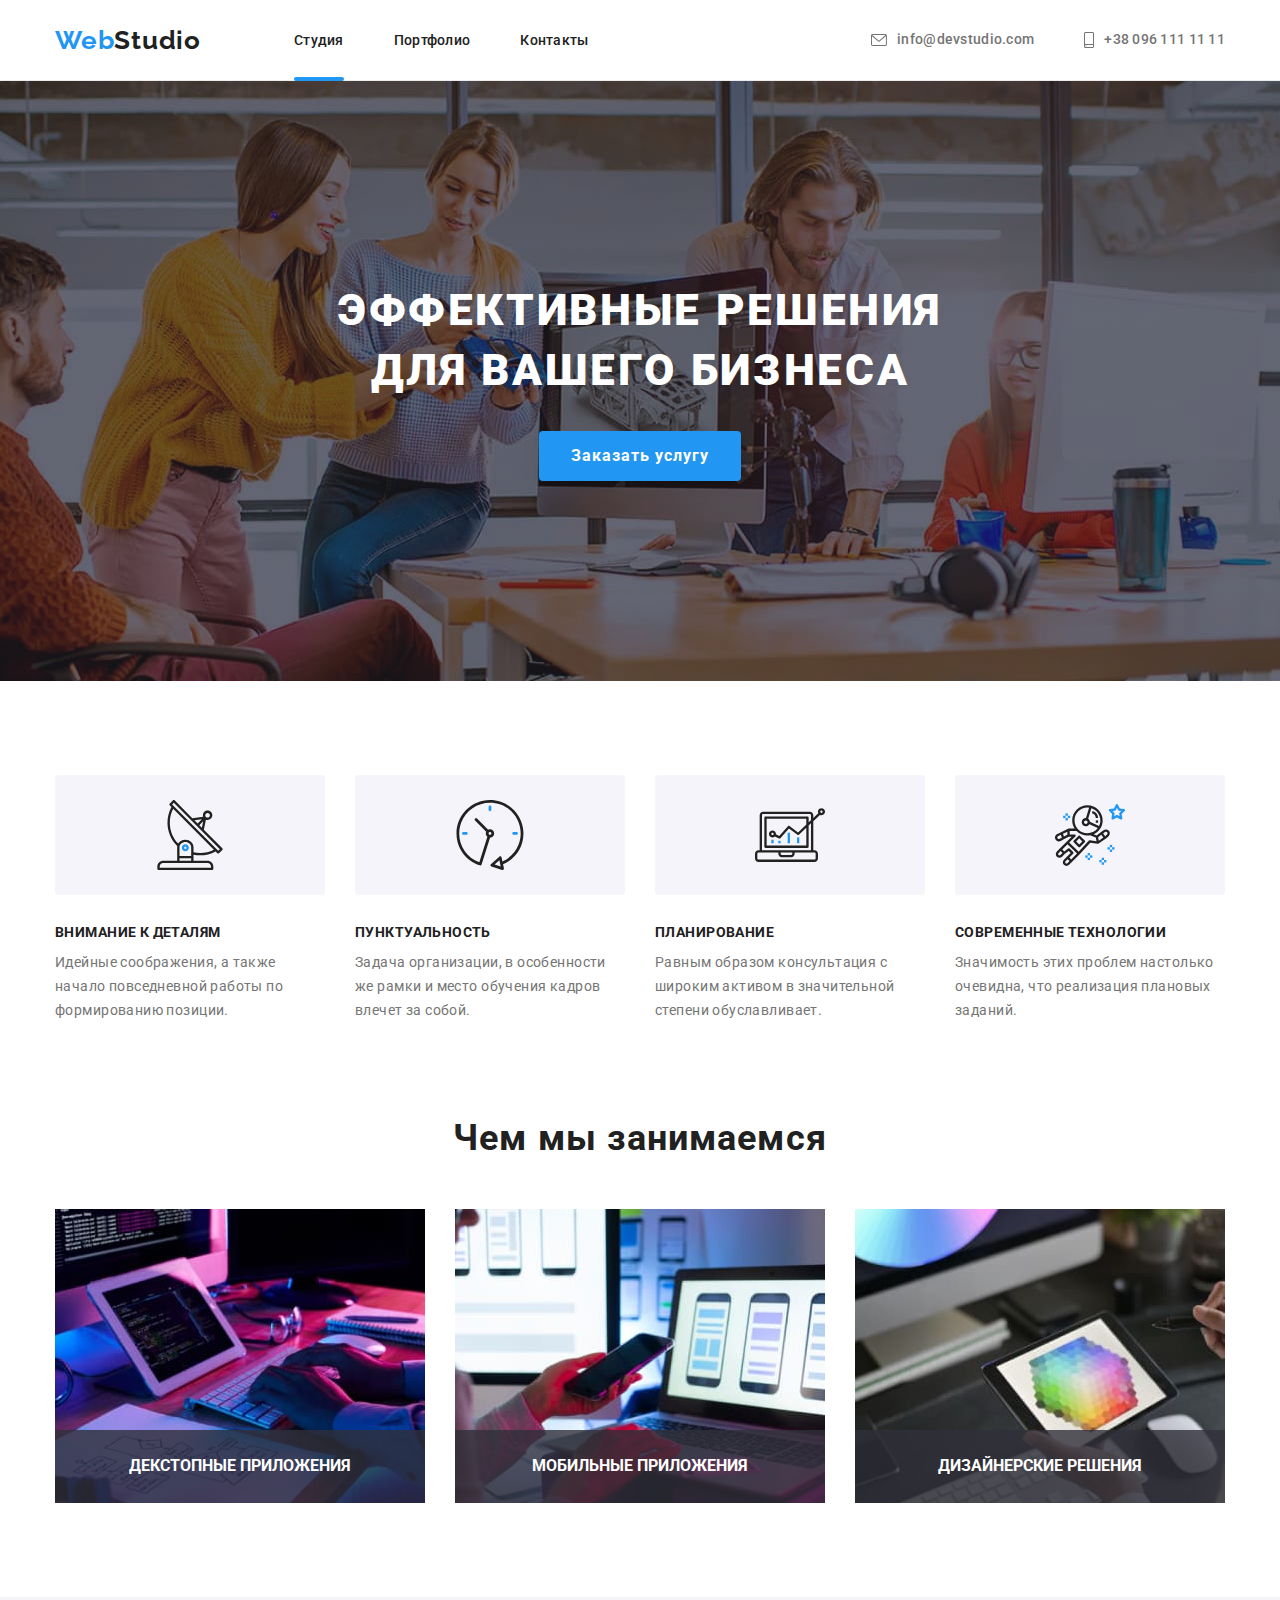
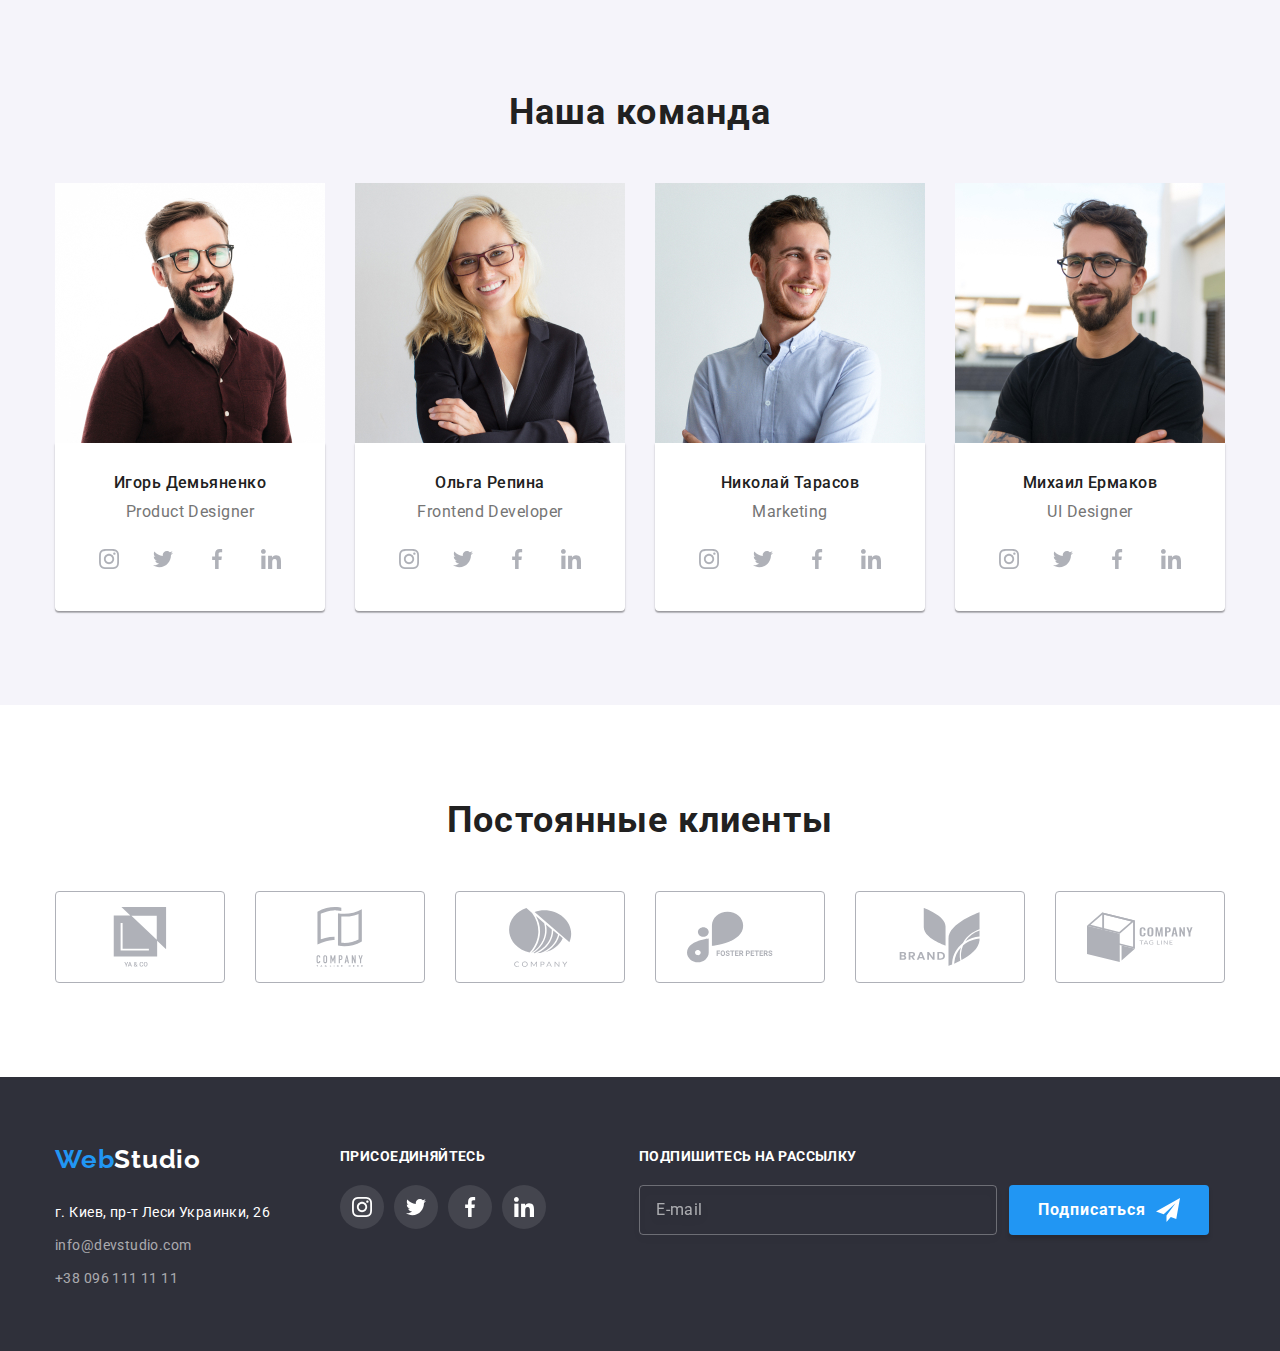
==== commit ad0a4ae4: "HM1" ====
--- a/index.html
+++ b/index.html
@@ -123,40 +123,40 @@
         <section class="team">
             <div class="container">
                 <h2 class="team__title title">Наша команда</h2>
-                <ul class="team-list list">
-                    <li class="list-item">
+                <ul class="card__list list">
+                    <li class="card__list--item">
                         <img src="./images/team/productdesigner.jpg" 
                             alt="Игорь Демьяненко" 
                             width="270" 
                             height="260">
-                    <div class="team-text-cards">
-                        <h3 class="team-suptitle">Игорь Демьяненко</h3>
-                        <p class="team-subtitle">Product Designer</p>
-                        <ul class="team-soc-list list">
-                            <li class="team-soc-item ">
-                                <a class="team-soc-link link"  href="">
-                                    <svg class="team-soc-icon" width="20" height="20"> <use href="./images/icons.svg#icon-insta">
-                                    </use>
-                                </svg>
-                                </a>
-                            </li>
-                            <li class="team-soc-item ">
-                                <a class="team-soc-link link"  href="">
-                                    <svg class="team-soc-icon" width="20" height="20"> <use href="./images/icons.svg#icon-tw">
-                                    </use>
-                                </svg>
-                                </a>
-                            </li>
-                            <li class="team-soc-item ">
-                                <a class="team-soc-link link"  href="">
-                                    <svg class="team-soc-icon width="20" height="20"> <use href="./images/icons.svg#icon-fb">
-                                    </use>
-                                </svg>
-                                </a>
-                            </li>
-                            <li class="team-soc-item ">
-                                <a class="team-soc-link link"  href="">
-                                    <svg class="team-soc-icon width="20" height="20"> <use href="./images/icons.svg#icon-ld">
+                    <div class="card__list--top-wrap">
+                        <h3 class="card__list--suptitle">Игорь Демьяненко</h3>
+                        <p class="card__list--subtitle">Product Designer</p>
+                        <ul class="socials list">
+                            <li class="socials__item ">
+                                <a class="socials__link link"  href="">
+                                    <svg class="socials__icon" width="20" height="20"> <use href="./images/icons.svg#icon-insta">
+                                    </use>
+                                </svg>
+                                </a>
+                            </li>
+                            <li class="socials__item ">
+                                <a class="socials__link link"  href="">
+                                    <svg class="socials__icon" width="20" height="20"> <use href="./images/icons.svg#icon-tw">
+                                    </use>
+                                </svg>
+                                </a>
+                            </li>
+                            <li class="socials__item ">
+                                <a class="socials__link link"  href="">
+                                    <svg class="socials__icon width="20" height="20"> <use href="./images/icons.svg#icon-fb">
+                                    </use>
+                                </svg>
+                                </a>
+                            </li>
+                            <li class="socials__item ">
+                                <a class="socials__link link"  href="">
+                                    <svg class="socials__icon width="20" height="20"> <use href="./images/icons.svg#icon-ld">
                                     </use>
                                 </svg>
                                 </a>
@@ -164,37 +164,37 @@
                         </ul>
                     </div>
                     </li>
-                    <li class="team-item">
+                    <li class="card__list--item">
                         <img src="./images/team/frontenddeveloper.jpg" alt="Ольга Репина" 
                             width="270">
-                    <div class="team-text-cards">
-                        <h3 class="team-suptitle">Ольга Репина</h3>
-                        <p class="team-subtitle">Frontend Developer</p>
-                        <ul class="team-soc-list list">
-                            <li class="team-soc-item ">
-                                <a class="team-soc-link link"  href="">
-                                    <svg class="team-soc-icon" width="20" height="20"> <use href="./images/icons.svg#icon-insta">
-                                    </use>
-                                </svg>
-                                </a>
-                            </li>
-                            <li class="team-soc-item ">
-                                <a class="team-soc-link link"  href="">
-                                    <svg class="team-soc-icon" width="20" height="20"> <use href="./images/icons.svg#icon-tw">
-                                    </use>
-                                </svg>
-                                </a>
-                            </li>
-                            <li class="team-soc-item ">
-                                <a class="team-soc-link link"  href="">
-                                    <svg class="team-soc-icon width="20" height="20"> <use href="./images/icons.svg#icon-fb">
-                                    </use>
-                                </svg>
-                                </a>
-                            </li>
-                            <li class="team-soc-item ">
-                                <a class="team-soc-link link"  href="">
-                                    <svg class="team-soc-icon width="20" height="20"> <use href="./images/icons.svg#icon-ld">
+                    <div class="card__list--top-wrap">
+                        <h3 class="card__list--suptitle">Ольга Репина</h3>
+                        <p class="card__list--subtitle">Frontend Developer</p>
+                        <ul class="socials list">
+                            <li class="socials__item ">
+                                <a class="socials__link link"  href="">
+                                    <svg class="socials__icon" width="20" height="20"> <use href="./images/icons.svg#icon-insta">
+                                    </use>
+                                </svg>
+                                </a>
+                            </li>
+                            <li class="socials__item ">
+                                <a class="socials__link link"  href="">
+                                    <svg class="socials__icon" width="20" height="20"> <use href="./images/icons.svg#icon-tw">
+                                    </use>
+                                </svg>
+                                </a>
+                            </li>
+                            <li class="socials__item ">
+                                <a class="socials__link link"  href="">
+                                    <svg class="socials__icon width="20" height="20"> <use href="./images/icons.svg#icon-fb">
+                                    </use>
+                                </svg>
+                                </a>
+                            </li>
+                            <li class="socials__item ">
+                                <a class="socials__link link"  href="">
+                                    <svg class="socials__icon width="20" height="20"> <use href="./images/icons.svg#icon-ld">
                                     </use>
                                 </svg>
                                 </a>
@@ -202,78 +202,77 @@
                         </ul>
                     </div>
                     </li>
-                    <li class="team-item">
+                    <li class="card__list--item">
                         <img src="./images/team/marketing.jpg" alt="Николай Тарасов" 
                             width="270" 
                             height="260">
-                    <div class="team-text-cards">
-                        <h3 class="team-suptitle">Николай Тарасов</h3>
-                        <p class="team-subtitle">Marketing</p>
-                        <ul class="team-soc-list list">
-                            <li class="team-soc-item ">
-                                <a class="team-soc-link link"  href="">
-                                    <svg class="team-soc-icon" width="20" height="20"> <use href="./images/icons.svg#icon-insta">
-                                    </use>
-                                </svg>
-                                </a>
-                            </li>
-                            <li class="team-soc-item ">
-                                <a class="team-soc-link link"  href="">
-                                    <svg class="team-soc-icon" width="20" height="20"> <use href="./images/icons.svg#icon-tw">
-                                    </use>
-                                </svg>
-                                </a>
-                            </li>
-                            <li class="team-soc-item ">
-                                <a class="team-soc-link link"  href="">
-                                    <svg class="team-soc-icon width="20" height="20""> <use href="./images/icons.svg#icon-fb">
-                                    </use>
-                                </svg>
-                                </a>
-                            </li>
-                            <li class="team-soc-item ">
-                                <a class="team-soc-link link"  href="">
-                                    <svg class="team-soc-icon width="20" height="20""> <use href="./images/icons.svg#icon-ld">
+                    <div class="card__list--top-wrap">
+                        <h3 class="card__list--suptitle">Николай Тарасов</h3>
+                        <p class="card__list--subtitle">Marketing</p>
+                        <ul class="socials list">
+                            <li class="socials__item ">
+                                <a class="socials__link link"  href="">
+                                    <svg class="socials__icon" width="20" height="20"> <use href="./images/icons.svg#icon-insta">
+                                    </use>
+                                </svg>
+                                </a>
+                            </li>
+                            <li class="socials__item ">
+                                <a class="socials__link link"  href="">
+                                    <svg class="socials__icon" width="20" height="20"> <use href="./images/icons.svg#icon-tw">
+                                    </use>
+                                </svg>
+                                </a>
+                            </li>
+                            <li class="socials__item ">
+                                <a class="socials__link link"  href="">
+                                    <svg class="socials__icon width="20" height="20"> <use href="./images/icons.svg#icon-fb">
+                                    </use>
+                                </svg>
+                                </a>
+                            </li>
+                            <li class="socials__item ">
+                                <a class="socials__link link"  href="">
+                                    <svg class="socials__icon width="20" height="20"> <use href="./images/icons.svg#icon-ld">
                                     </use>
                                 </svg>
                                 </a>
                             </li>
                         </ul>
-
                     </div>
                     </li>
-                    <li class="team-item">
+                    <li class="card__list--item">
                         <img src="./images/team/uidesigner.jpg" alt="Михаил Ермаков" 
                             width="270" 
                             height="260">
-                    <div class="team-text-cards">
-                        <h3 class="team-suptitle">Михаил Ермаков</h3>
-                        <p class="team-subtitle">UI Designer</p>
-                        <ul class="team-soc-list list">
-                            <li class="team-soc-item ">
-                                <a class="team-soc-link link"  href="">
-                                    <svg class="team-soc-icon" width="20" height="20"> <use href="./images/icons.svg#icon-insta">
-                                    </use>
-                                </svg>
-                                </a>
-                            </li>
-                            <li class="team-soc-item ">
-                                <a class="team-soc-link link"  href="">
-                                    <svg class="team-soc-icon" width="20" height="20"> <use href="./images/icons.svg#icon-tw">
-                                    </use>
-                                </svg>
-                                </a>
-                            </li>
-                            <li class="team-soc-item ">
-                                <a class="team-soc-link link"  href="">
-                                    <svg class="team-soc-icon width="20" height="20"> <use href="./images/icons.svg#icon-fb">
-                                    </use>
-                                </svg>
-                                </a>
-                            </li>
-                            <li class="team-soc-item ">
-                                <a class="team-soc-link link"  href="">
-                                    <svg class="team-soc-icon width="20" height="20"> <use href="./images/icons.svg#icon-ld">
+                    <div class="card__list--top-wrap">
+                        <h3 class="card__list--suptitle">Михаил Ермаков</h3>
+                        <p class="card__list--subtitle">UI Designer</p>
+                        <ul class="socials list">
+                            <li class="socials__item ">
+                                <a class="socials__link link"  href="">
+                                    <svg class="socials__icon" width="20" height="20"> <use href="./images/icons.svg#icon-insta">
+                                    </use>
+                                </svg>
+                                </a>
+                            </li>
+                            <li class="socials__item ">
+                                <a class="socials__link link"  href="">
+                                    <svg class="socials__icon" width="20" height="20"> <use href="./images/icons.svg#icon-tw">
+                                    </use>
+                                </svg>
+                                </a>
+                            </li>
+                            <li class="socials__item ">
+                                <a class="socials__link link"  href="">
+                                    <svg class="socials__icon width="20" height="20"> <use href="./images/icons.svg#icon-fb">
+                                    </use>
+                                </svg>
+                                </a>
+                            </li>
+                            <li class="socials__item ">
+                                <a class="socials__link link"  href="">
+                                    <svg class="socials__icon width="20" height="20"> <use href="./images/icons.svg#icon-ld">
                                     </use>
                                 </svg>
                                 </a>
@@ -286,46 +285,46 @@
         </section>
         <section class="clients">
             <div class="container">
-            <h2 class="clients-title title">Постоянные клиенты</h2>
-            <ul class="clients-list list">
-                <li class="clietnst-list-item">
-                    <a href="" class="clieants-link link">
-                        <svg class="clients-company-icon" width="106" height="60"> 
+            <h2 class="clients__title title">Постоянные клиенты</h2>
+            <ul class="clients__list list">
+                <li class="clients__item">
+                    <a href="" class="clients__link link">
+                        <svg class="clients__icon" width="106" height="60"> 
                             <use href="./images/icons.svg#icon-company-1"></use>
                         </svg>
                     </a>
                 </li>
-                <li class="clietnst-list-item">
-                    <a href="" class="clieants-link link">
-                        <svg class="clients-company-icon" width="106" height="60">
+                <li class="clients__item">
+                    <a href="" class="clients__link link">
+                        <svg class="clients__icon" width="106" height="60">
                             <use href="./images/icons.svg#icon-company-2"></use>
                         </svg>
                     </a>
                 </li>
-                <li class="clietnst-list-item">
-                    <a href="" class="clieants-link link">
-                        <svg class="clients-company-icon" width="106" height="60">
+                <li class="clients__item">
+                    <a href="" class="clients__link link">
+                        <svg class="clients__icon" width="106" height="60">
                             <use href="./images/icons.svg#icon-company-3"></use>
                         </svg>
                     </a>
                 </li>
-                <li class="clietnst-list-item">
-                    <a href="" class="clieants-link link">
-                        <svg class="clients-company-icon" width="106" height="60">
+                <li class="clients__item">
+                    <a href="" class="clients__link link">
+                        <svg class="clients__icon" width="106" height="60">
                             <use href="./images/icons.svg#icon-company-4"></use>
                         </svg>
                     </a>
                 </li>
-                <li class="clietnst-list-item">
-                    <a href="" class="clieants-link link">
-                        <svg class="clients-company-icon" width="106" height="60">
+                <li class="clients__item">
+                    <a href="" class="clients__link link">
+                        <svg class="clients__icon" width="106" height="60">
                             <use href="./images/icons.svg#icon-company-5"></use>
                         </svg>
                     </a>
                 </li>
-                <li class="clietnst-list-item">
-                    <a href="" class="clieants-link link">
-                        <svg class="clients-company-icon" width="106" height="60">
+                <li class="clients__item">
+                    <a href="" class="clients__link link">
+                        <svg class="clients__icon" width="106" height="60">
                             <use href="./images/icons.svg#icon-company-6"></use>
                         </svg>
                     </a>
--- a/CSS/main.min.css
+++ b/CSS/main.min.css
@@ -1 +1 @@
-:root{--primary-font-family: "Roboto";--secondary-font-family: "Raleway";--primary-font-color:#212121;--secondary-font-color: #757575;--third-font-color: #FFFFFF;--first-background-color:#2196F3}p,h1,h2,h3,h4,h5,h6{margin:0}ul{margin:0;padding-left:0}button{cursor:pointer}a{color:currentColor}address{font-style:normal}img{display:block}body{font-family:var(--primary-font-family),sans-serif;color:var(--primary-font-color)}.link{text-decoration:none}.list{list-style:none}.title{font-weight:700;font-size:36px;line-height:1.17;letter-spacing:.03em;color:var(--primary-font-color)}.section{padding:94px 0px}.visually-hidden{position:absolute;white-space:nowrap;width:1px;height:1px;overflow:hidden;border:0;padding:0;clip:rect(0 0 0 0);clip-path:inset(50%);margin:-1px}.container{width:1200px;padding-left:15px;padding-right:15px;margin:0 auto}.logo{font-family:var(--secondary-font-family);font-weight:700;font-size:26px;line-height:1.7;letter-spacing:.03em;color:var(--first-background-color)}.logo-accent{color:var(--primary-font-color)}.header{border-bottom:1px solid #ececec}.header .container{display:flex;align-items:center}.header-nav{display:flex;align-items:center}.header-contact-icon{margin-left:auto}.container-logo{margin-right:93px}.header-item:not(:last-child){margin-right:50px}.header-contact-list{display:flex}.header-link{font-weight:500;font-size:14px;line-height:1.14;letter-spacing:.02em;color:var(--primary-font-color);padding-top:32px;padding-bottom:32px;transition:color 250ms linear;transition-timing-function:cubic-bezier(0.4, 0, 0.2, 1)}.header-link:hover{color:var(--first-background-color)}.header-link:focus{color:var(--first-background-color)}.header-contact{font-weight:500;font-size:14px;line-height:1.14;letter-spacing:.02em;color:var(--secondary-font-color);text-align:center;padding:32px 0;fill:var(--secondary-font-color);transition:color 250ms linear;transition-timing-function:cubic-bezier(0.4, 0, 0.2, 1)}.header-contact:hover{color:var(--first-background-color)}.header-contact:focus{color:var(--first-background-color)}.header-contact{margin-left:50px;display:flex;align-items:center}.header-list{display:flex}.contact-icon-envelope,.contact-icon-smartphone{fill:currentColor;margin-right:10px}.contact-icon:hover,.contact-icon:focus{color:var(--first-background-color)}.current{position:relative}.current:after{content:"";position:absolute;width:100%;height:4px;left:0;bottom:-1px;background-color:#2196f3;border-radius:2px}.hero{background-color:#c4c4c4;padding-top:200px;padding-bottom:200px;background-image:linear-gradient(rgba(47, 48, 58, 0.4), rgba(47, 48, 58, 0.4)),url("../images/bg.jpg");background-repeat:no-repeat;background-position:center;background-size:cover}.hero-title{font-weight:900;font-size:44px;line-height:1.36;letter-spacing:.06em;text-transform:uppercase;color:var(--third-font-color);text-align:center;margin-left:auto;margin-right:auto;margin-bottom:30px;text-align:center;max-width:696px}.hero-btn{font-family:inherit;font-weight:700;font-size:16px;line-height:1.88;letter-spacing:.06em;color:var(--third-font-color);background:var(--first-background-color);display:flex;align-items:center;text-align:center;padding:10px 32px;margin-right:auto;margin-left:auto;box-shadow:0px 4px 4px rgba(0,0,0,.15);border-radius:4px;transition:transform 250ms linear;transition-timing-function:cubic-bezier(0.4, 0, 0.2, 1);border:none}.benefits{padding:94px 0}.benefits-list{display:flex}.benefits-title{font-weight:700;font-size:14px;line-height:1.14;letter-spacing:.03em;text-transform:uppercase;margin-bottom:10px;max-width:270px}.benefits-item{margin-left:30px}.benefits-item:first-child{margin-left:0}.benefits-text{font-size:14px;line-height:1.71;letter-spacing:.03em;color:var(--secondary-font-color);width:270px}.benefits-icon-item{width:270px;height:120px;margin-left:30px;margin-bottom:30px;background:#f5f4fa;border-radius:4px}.benefits-icon-item:first-child{margin-left:0}.benefits-icon-list{display:flex}.benefits-icon-link{display:flex;align-items:center;justify-content:center;width:100%;height:100%}.about{padding-bottom:94px}.about-title{margin-bottom:50px;text-align:center;margin-left:auto;margin-right:auto}.about-item{flex-basis:2.5;margin-left:30px;position:relative}.about-text{padding:27px 0;position:absolute;bottom:0;background-color:rgba(47,48,58,.8);width:100%;text-align:center;justify-content:center;color:var(--third-font-color);text-transform:uppercase;font-weight:700}.about-list{display:flex;margin-left:-30px}.about-list{display:flex}.team{background:#f5f4fa;padding:94px 0}.team__title{margin-bottom:50px;text-align:center}.team-suptitle{font-weight:500;font-size:16px;line-height:1.19;letter-spacing:.03em}.team-subtitle{font-size:16px;line-height:1.19;letter-spacing:.03em;color:var(--secondary-font-color);margin-top:10px}.team-list{display:flex;text-align:center;margin-left:-30px}.team-item{flex-basis:calc((100% - 90px)/4);margin-left:30px}.team-text-cards{padding:30px 0;background-color:var(--third-font-color);border-radius:0px 0px 4px 4px;box-shadow:0px 1px 3px rgba(0,0,0,.12),0px 1px 1px rgba(0,0,0,.14),0px 2px 1px rgba(0,0,0,.2)}.team-soc-item{width:44px;height:44px;margin-left:10px}.team-soc-item:first-child{margin-left:0}.team-soc-link{display:flex;align-items:center;justify-content:center;width:100%;height:100%;border-radius:50%;background-color:var(--third-font-color);transition:background-color 250ms linear;transition-timing-function:cubic-bezier(0.4, 0, 0.2, 1)}.team-soc-link:hover{background-color:var(--first-background-color)}.team-soc-link:focus{background-color:var(--first-background-color)}.team-soc-list{display:flex;justify-content:center;margin-top:16px}.team-soc-icon{fill:#afb1b8;transition:fill 250ms linear;transition-timing-function:cubic-bezier(0.4, 0, 0.2, 1)}.team-soc-link:hover .team-soc-icon,.team-soc-link:focus .team-soc-icon{fill:var(--third-font-color)}.clients{padding:94px 0;text-align:center}.clietnst-list-item{width:170px;height:92px;margin-left:30px;border:1px solid #afb1b8;border-radius:4px;transition:border 250ms linear;transition-timing-function:cubic-bezier(0.4, 0, 0.2, 1)}.clietnst-list-item:first-child{margin-left:0}.clietnst-list-item:hover{border:1px solid var(--first-background-color)}.clietnst-list-item:focus{border:1px solid var(--first-background-color)}.clients-list{display:flex;margin-top:50px}.clieants-link{display:flex;align-items:center;justify-content:center;width:100%;height:100%;color:#afb1b8}.clients-company-icon{fill:currentColor;transition:fill 250ms linear;transition-timing-function:cubic-bezier(0.4, 0, 0.2, 1)}.clieants-link:hover .clients-company-icon,.clieants-link:focus .clients-company-icon{fill:var(--first-background-color)}.contact-info-link-geo{font-style:normal;font-size:14px;line-height:1.71;letter-spacing:.03em;color:var(--third-font-color);color:#fff}.contact-info-link{font-style:normal;font-size:14px;line-height:1.71;letter-spacing:.03em;color:rgba(255,255,255,.6)}.logo-accent-secondary{color:var(--third-font-color)}.footer-logo{margin-bottom:20px}.contact-info-item:not(:last-child){margin-bottom:9px}.contact-info{background:#2f303a}.footer-soc{display:flex;margin-left:156px}.footer-soc-list{display:flex;justify-content:center;margin-top:20px}.contact-info .container{display:flex}.footer-right-list{display:flex;justify-content:center;margin-top:20px}.footer-right-title{font-size:14px;line-height:1.14;letter-spacing:.03em;text-transform:uppercase;color:#fff}.footer-right-link{display:flex;align-items:center;justify-content:center;width:100%;height:100%;border-radius:50%;background-color:rgba(255,255,255,.1);fill:var(--third-font-color);transition:background-color 250ms linear;transition-timing-function:cubic-bezier(0.4, 0, 0.2, 1)}.footer-right-link:hover{background-color:var(--first-background-color)}.footer-right-link:focus{background-color:var(--first-background-color)}.footer-right-item{width:44px;height:44px;margin-left:10px}.footer-right-item:first-child{margin-left:0}.footer-right{padding-top:72px;margin-left:70px}.footer-left{padding-top:60px;padding-bottom:60px}.subscribe-footer{padding-top:72px;margin-left:93px}.subscribe-title{font-style:normal;font-weight:700;font-size:14px;line-height:1.14;letter-spacing:.03em;text-transform:uppercase;margin-bottom:20px;color:#fff}.footer-btn{display:flex;justify-content:center;text-align:center;align-items:center;margin-left:auto;margin-right:auto;width:200px;height:50px;background:#2196f3;box-shadow:0px 4px 4px rgba(0,0,0,.15);border-radius:4px;border:none;font-weight:700;font-size:16px;line-height:1.88;letter-spacing:.06em;margin-left:12px;color:#fff}.subscribe-input{width:358px;height:50px;padding-left:16px;background-color:rgba(0,0,0,0);border:1px solid rgba(255,255,255,.3);filter:drop-shadow(0px 4px 4px rgba(0, 0, 0, 0.15));border-radius:4px;color:var(--third-font-color)}.subscribe-input::placeholder{font-size:16px;line-height:1.25;display:flex;align-items:center;letter-spacing:.03em;color:rgba(255,255,255,.6);outline:none;transition:color 250ms linear;transition-timing-function:cubic-bezier(0.4, 0, 0.2, 1)}.subscribe-input::placeholder:focus::placeholder{color:rgba(0,0,0,0)}.footer-icon-btn{margin-left:10px}.subscribe-field-form{display:flex}.backdrop{position:fixed;top:0;left:0;width:100%;height:100%;background-color:rgba(0,0,0,.2);transition:opacity 300ms linear,visibility 300ms linear}.modal{position:absolute;width:528px;min-height:581px;background-color:var(--third-font-color);box-shadow:0px 1px 3px rgba(0,0,0,.12),0px 1px 1px rgba(0,0,0,.14),0px 2px 1px rgba(0,0,0,.2);border-radius:4px;top:50%;left:50%;transform:translate(-50%, -50%) scale(1);transition:transform 250ms linear;animation-timing-function:cubic-bezier(0.4, 0, 0.2, 1)}.backdrop.is-hidden .modal{transform:translate(-50%, -50%) scale(0)}.modal{padding:40px}.modal-btn{position:absolute;right:8px;top:8px;width:30px;height:30px;border-radius:50%;border:1px solid rgba(0,0,0,.1);background-color:var(--third-font-color);display:flex;align-items:center;justify-content:center}.modal-btn:hover .modal-icon{fill:var(--first-background-color)}.modal-icon{fill:#000;transition:fill 250ms linear;transition-timing-function:cubic-bezier(0.4, 0, 0.2, 1)}.is-hidden{opacity:0;visibility:hidden;pointer-events:none}.modal-title{font-weight:700;font-size:20px;line-height:1.15;text-align:center;letter-spacing:.03em;margin-bottom:12px;color:#212121}.modal-input{display:block;border:1px solid rgba(33,33,33,.2);border-radius:4px;width:100%;height:40px;margin-top:4px;padding-left:27px;background-color:rgba(0,0,0,0);outline:none;transition:border-color 250ms linear;transition-timing-function:cubic-bezier(0.4, 0, 0.2, 1)}.modal-input:focus{border-color:var(--first-background-color)}.modal-input:focus+.input-icon{fill:var(--first-background-color)}.form-label{display:block;font-size:12px;line-height:1.16;letter-spacing:.01em;margin-top:10px;color:#757575}.modal-text-area{width:100%;height:120px;border:1px solid rgba(33,33,33,.2);resize:none;border-radius:4px;padding:12px 16px;margin-top:4px;outline:none}.modal-text-area::placeholder{font-size:12px;line-height:1.16;letter-spacing:.01em;color:rgba(117,117,117,.5)}.modal-btn-submit{width:200px;height:50px;font-family:inherit;font-weight:700;font-size:16px;line-height:1.87;letter-spacing:.06em;color:var(--third-font-color);display:flex;margin-right:auto;margin-left:auto;background:#188ce8;box-shadow:0px 4px 4px rgba(0,0,0,.15);border-radius:4px;transition:transform 250ms linear;transition-timing-function:cubic-bezier(0.4, 0, 0.2, 1);justify-content:center;text-align:center;align-items:center;margin-top:30px;border:none}.input-wrap{position:relative}.input-icon{position:absolute;left:12px;top:50%;transform:translateY(-50%);transition:fill 250ms linear;transition-timing-function:cubic-bezier(0.4, 0, 0.2, 1)}.span-wrap{display:block;position:relative}.check-text{font-size:14px;letter-spacing:.03em;display:flex;color:#757575;margin-top:20px;justify-content:center}.check-text a{color:var(--first-background-color)}.check-text span{width:16px;height:15px;border-radius:2px;display:flex;justify-content:center;align-items:center;border:2px solid var(--primary-font-color);border-radius:4px;margin-right:7px}.icon-check{fill:rgba(0,0,0,0)}.modal-input-checkbox:checked+.check-text span{background-color:var(--first-background-color);border:none}.modal-input-checkbox:checked+.check-text .icon-check{fill:var(--third-font-color)}.galery{padding:94px 0}.galery-filter-btn{font-family:inherit;font-weight:500;font-size:16px;line-height:1.62;text-align:center;letter-spacing:.03em;color:#212121;cursor:pointer;border:none;padding:6px 22px;background:#f5f4fa;border-radius:4px;transition:background-color 250ms linear,color 250ms linear}.galery-filter-btn:hover{background-color:var(--first-background-color);color:var(--third-font-color);border-radius:4px;box-shadow:0px 3px 1px rgba(0,0,0,.1),0px 1px 2px rgba(0,0,0,.08),0px 2px 2px rgba(0,0,0,.12)}.galery-filter-btn:focus{background-color:var(--first-background-color);color:var(--third-font-color);border-radius:4px;box-shadow:0px 3px 1px rgba(0,0,0,.1),0px 1px 2px rgba(0,0,0,.08),0px 2px 2px rgba(0,0,0,.12)}.galery-filter{display:flex;justify-content:center;align-items:center;margin-bottom:56px}.galery-item{margin-right:8px}.galery-list-title{font-weight:700;font-size:18px;line-height:2;letter-spacing:.06em;color:var(--primary-font-color);margin-bottom:4px}.galery-list-subtitle{font-size:16px;line-height:1.88;letter-spacing:.03em;color:var(--secondary-font-color)}.galery-list{display:flex;flex-wrap:wrap;text-align:flex-start;margin-left:-30px}.galery-list-item{flex-basis:2.5;margin-left:30px;margin-bottom:30px}.galery-list-item:hover .galery-top-text{transform:translateY(0)}.galery-list-item:hover{box-shadow:0px 1px 1px rgba(0,0,0,.12),0px 4px 4px rgba(0,0,0,.06),1px 4px 6px rgba(0,0,0,.16)}.galery-list-item:nth-child(n+7){margin-bottom:0px}.galery-top-text{position:absolute;top:0;font-size:18px;color:var(--third-font-color);font-family:"Roboto";line-height:1.55;background-color:rgba(33,150,243,.9);padding:63px 24px;height:100%;transform:translateY(100%);transition:transform 250ms linear;transition-timing-function:cubic-bezier(0.4, 0, 0.2, 1)}.galery-top-wrap{position:relative;overflow:hidden}.galery-cards-text{border:1px solid #eee;padding:20px 24px}/*# sourceMappingURL=main.min.css.map */+:root{--primary-font-family: "Roboto";--secondary-font-family: "Raleway";--primary-font-color:#212121;--secondary-font-color: #757575;--third-font-color: #FFFFFF;--first-background-color:#2196F3}p,h1,h2,h3,h4,h5,h6{margin:0}ul{margin:0;padding-left:0}button{cursor:pointer}a{color:currentColor}address{font-style:normal}img{display:block}body{font-family:var(--primary-font-family),sans-serif;color:var(--primary-font-color)}.link{text-decoration:none}.list{list-style:none}.title{font-weight:700;font-size:36px;line-height:1.17;letter-spacing:.03em;color:var(--primary-font-color)}.section{padding:94px 0px}.visually-hidden{position:absolute;white-space:nowrap;width:1px;height:1px;overflow:hidden;border:0;padding:0;clip:rect(0 0 0 0);clip-path:inset(50%);margin:-1px}.container{width:1200px;padding-left:15px;padding-right:15px;margin:0 auto}.logo{font-family:var(--secondary-font-family);font-weight:700;font-size:26px;line-height:1.7;letter-spacing:.03em;color:var(--first-background-color)}.logo-accent{color:var(--primary-font-color)}.header{border-bottom:1px solid #ececec}.header .container{display:flex;align-items:center}.header-nav{display:flex;align-items:center}.header-contact-icon{margin-left:auto}.container-logo{margin-right:93px}.header-item:not(:last-child){margin-right:50px}.header-contact-list{display:flex}.header-link{font-weight:500;font-size:14px;line-height:1.14;letter-spacing:.02em;color:var(--primary-font-color);padding-top:32px;padding-bottom:32px;transition:color 250ms linear;transition-timing-function:cubic-bezier(0.4, 0, 0.2, 1)}.header-link:hover{color:var(--first-background-color)}.header-link:focus{color:var(--first-background-color)}.header-contact{font-weight:500;font-size:14px;line-height:1.14;letter-spacing:.02em;color:var(--secondary-font-color);text-align:center;padding:32px 0;fill:var(--secondary-font-color);transition:color 250ms linear;transition-timing-function:cubic-bezier(0.4, 0, 0.2, 1)}.header-contact:hover{color:var(--first-background-color)}.header-contact:focus{color:var(--first-background-color)}.header-contact{margin-left:50px;display:flex;align-items:center}.header-list{display:flex}.contact-icon-envelope,.contact-icon-smartphone{fill:currentColor;margin-right:10px}.contact-icon:hover,.contact-icon:focus{color:var(--first-background-color)}.current{position:relative}.current:after{content:"";position:absolute;width:100%;height:4px;left:0;bottom:-1px;background-color:#2196f3;border-radius:2px}.hero{background-color:#c4c4c4;padding-top:200px;padding-bottom:200px;background-image:linear-gradient(rgba(47, 48, 58, 0.4), rgba(47, 48, 58, 0.4)),url("../images/bg.jpg");background-repeat:no-repeat;background-position:center;background-size:cover}.hero-title{font-weight:900;font-size:44px;line-height:1.36;letter-spacing:.06em;text-transform:uppercase;color:var(--third-font-color);text-align:center;margin-left:auto;margin-right:auto;margin-bottom:30px;text-align:center;max-width:696px}.hero-btn{font-family:inherit;font-weight:700;font-size:16px;line-height:1.88;letter-spacing:.06em;color:var(--third-font-color);background:var(--first-background-color);display:flex;align-items:center;text-align:center;padding:10px 32px;margin-right:auto;margin-left:auto;box-shadow:0px 4px 4px rgba(0,0,0,.15);border-radius:4px;transition:transform 250ms linear;transition-timing-function:cubic-bezier(0.4, 0, 0.2, 1);border:none}.benefits{padding:94px 0}.benefits-list{display:flex}.benefits-title{font-weight:700;font-size:14px;line-height:1.14;letter-spacing:.03em;text-transform:uppercase;margin-bottom:10px;max-width:270px}.benefits-item{margin-left:30px}.benefits-item:first-child{margin-left:0}.benefits-text{font-size:14px;line-height:1.71;letter-spacing:.03em;color:var(--secondary-font-color);width:270px}.benefits-icon-item{width:270px;height:120px;margin-left:30px;margin-bottom:30px;background:#f5f4fa;border-radius:4px}.benefits-icon-item:first-child{margin-left:0}.benefits-icon-list{display:flex}.benefits-icon-link{display:flex;align-items:center;justify-content:center;width:100%;height:100%}.about{padding-bottom:94px}.about-title{margin-bottom:50px;text-align:center;margin-left:auto;margin-right:auto}.about-item{flex-basis:2.5;margin-left:30px;position:relative}.about-text{padding:27px 0;position:absolute;bottom:0;background-color:rgba(47,48,58,.8);width:100%;text-align:center;justify-content:center;color:var(--third-font-color);text-transform:uppercase;font-weight:700}.about-list{display:flex;margin-left:-30px}.about-list{display:flex}.team{background:#f5f4fa;padding:94px 0}.team__title{margin-bottom:50px;text-align:center}.card__list--suptitle{font-weight:500;font-size:16px;line-height:1.19;letter-spacing:.03em}.card__list--subtitle{font-size:16px;line-height:1.19;letter-spacing:.03em;color:var(--secondary-font-color);margin-top:10px}.card__list{display:flex;text-align:center;margin-left:-30px}.card__list--item{flex-basis:calc((100% - 90px)/4);margin-left:30px}.card__list--top-wrap{padding:30px 0;background-color:var(--third-font-color);border-radius:0px 0px 4px 4px;box-shadow:0px 1px 3px rgba(0,0,0,.12),0px 1px 1px rgba(0,0,0,.14),0px 2px 1px rgba(0,0,0,.2)}.socials__item{width:44px;height:44px;margin-left:10px}.socials__item:first-child{margin-left:0}.socials__link{display:flex;align-items:center;justify-content:center;width:100%;height:100%;border-radius:50%;background-color:var(--third-font-color);transition:background-color 250ms linear;transition-timing-function:cubic-bezier(0.4, 0, 0.2, 1)}.socials__link:hover{background-color:var(--first-background-color)}.socials__link:focus{background-color:var(--first-background-color)}.socials{display:flex;justify-content:center;margin-top:16px}.socials__icon{fill:#afb1b8;transition:fill 250ms linear;transition-timing-function:cubic-bezier(0.4, 0, 0.2, 1)}.socials__link:hover .socials__icon,.socials__link:focus .socials__icon{fill:var(--third-font-color)}.clients{padding:94px 0;text-align:center}.clients__item{width:170px;height:92px;margin-left:30px;border:1px solid #afb1b8;border-radius:4px;transition:border 250ms linear;transition-timing-function:cubic-bezier(0.4, 0, 0.2, 1)}.clients__item:first-child{margin-left:0}.clients__item:hover{border:1px solid var(--first-background-color)}.clients__item:focus{border:1px solid var(--first-background-color)}.clients__list{display:flex;margin-top:50px}.clients__link{display:flex;align-items:center;justify-content:center;width:100%;height:100%;color:#afb1b8}.clients__icon{fill:currentColor;transition:fill 250ms linear;transition-timing-function:cubic-bezier(0.4, 0, 0.2, 1)}.clients__link:hover .clients__icon,.clients__link:focus .clients__icon{fill:var(--first-background-color)}.contact-info-link-geo{font-style:normal;font-size:14px;line-height:1.71;letter-spacing:.03em;color:var(--third-font-color);color:#fff}.contact-info-link{font-style:normal;font-size:14px;line-height:1.71;letter-spacing:.03em;color:rgba(255,255,255,.6)}.logo-accent-secondary{color:var(--third-font-color)}.footer-logo{margin-bottom:20px}.contact-info-item:not(:last-child){margin-bottom:9px}.contact-info{background:#2f303a}.footer-soc{display:flex;margin-left:156px}.footer-soc-list{display:flex;justify-content:center;margin-top:20px}.contact-info .container{display:flex}.footer-right-list{display:flex;justify-content:center;margin-top:20px}.footer-right-title{font-size:14px;line-height:1.14;letter-spacing:.03em;text-transform:uppercase;color:#fff}.footer-right-link{display:flex;align-items:center;justify-content:center;width:100%;height:100%;border-radius:50%;background-color:rgba(255,255,255,.1);fill:var(--third-font-color);transition:background-color 250ms linear;transition-timing-function:cubic-bezier(0.4, 0, 0.2, 1)}.footer-right-link:hover{background-color:var(--first-background-color)}.footer-right-link:focus{background-color:var(--first-background-color)}.footer-right-item{width:44px;height:44px;margin-left:10px}.footer-right-item:first-child{margin-left:0}.footer-right{padding-top:72px;margin-left:70px}.footer-left{padding-top:60px;padding-bottom:60px}.subscribe-footer{padding-top:72px;margin-left:93px}.subscribe-title{font-style:normal;font-weight:700;font-size:14px;line-height:1.14;letter-spacing:.03em;text-transform:uppercase;margin-bottom:20px;color:#fff}.footer-btn{display:flex;justify-content:center;text-align:center;align-items:center;margin-left:auto;margin-right:auto;width:200px;height:50px;background:#2196f3;box-shadow:0px 4px 4px rgba(0,0,0,.15);border-radius:4px;border:none;font-weight:700;font-size:16px;line-height:1.88;letter-spacing:.06em;margin-left:12px;color:#fff}.subscribe-input{width:358px;height:50px;padding-left:16px;background-color:rgba(0,0,0,0);border:1px solid rgba(255,255,255,.3);filter:drop-shadow(0px 4px 4px rgba(0, 0, 0, 0.15));border-radius:4px;color:var(--third-font-color)}.subscribe-input::placeholder{font-size:16px;line-height:1.25;display:flex;align-items:center;letter-spacing:.03em;color:rgba(255,255,255,.6);outline:none;transition:color 250ms linear;transition-timing-function:cubic-bezier(0.4, 0, 0.2, 1)}.subscribe-input::placeholder:focus::placeholder{color:rgba(0,0,0,0)}.footer-icon-btn{margin-left:10px}.subscribe-field-form{display:flex}.backdrop{position:fixed;top:0;left:0;width:100%;height:100%;background-color:rgba(0,0,0,.2);transition:opacity 300ms linear,visibility 300ms linear}.modal{position:absolute;width:528px;min-height:581px;background-color:var(--third-font-color);box-shadow:0px 1px 3px rgba(0,0,0,.12),0px 1px 1px rgba(0,0,0,.14),0px 2px 1px rgba(0,0,0,.2);border-radius:4px;top:50%;left:50%;transform:translate(-50%, -50%) scale(1);transition:transform 250ms linear;animation-timing-function:cubic-bezier(0.4, 0, 0.2, 1)}.backdrop.is-hidden .modal{transform:translate(-50%, -50%) scale(0)}.modal{padding:40px}.modal-btn{position:absolute;right:8px;top:8px;width:30px;height:30px;border-radius:50%;border:1px solid rgba(0,0,0,.1);background-color:var(--third-font-color);display:flex;align-items:center;justify-content:center}.modal-btn:hover .modal-icon{fill:var(--first-background-color)}.modal-icon{fill:#000;transition:fill 250ms linear;transition-timing-function:cubic-bezier(0.4, 0, 0.2, 1)}.is-hidden{opacity:0;visibility:hidden;pointer-events:none}.modal-title{font-weight:700;font-size:20px;line-height:1.15;text-align:center;letter-spacing:.03em;margin-bottom:12px;color:#212121}.modal-input{display:block;border:1px solid rgba(33,33,33,.2);border-radius:4px;width:100%;height:40px;margin-top:4px;padding-left:27px;background-color:rgba(0,0,0,0);outline:none;transition:border-color 250ms linear;transition-timing-function:cubic-bezier(0.4, 0, 0.2, 1)}.modal-input:focus{border-color:var(--first-background-color)}.modal-input:focus+.input-icon{fill:var(--first-background-color)}.form-label{display:block;font-size:12px;line-height:1.16;letter-spacing:.01em;margin-top:10px;color:#757575}.modal-text-area{width:100%;height:120px;border:1px solid rgba(33,33,33,.2);resize:none;border-radius:4px;padding:12px 16px;margin-top:4px;outline:none}.modal-text-area::placeholder{font-size:12px;line-height:1.16;letter-spacing:.01em;color:rgba(117,117,117,.5)}.modal-btn-submit{width:200px;height:50px;font-family:inherit;font-weight:700;font-size:16px;line-height:1.87;letter-spacing:.06em;color:var(--third-font-color);display:flex;margin-right:auto;margin-left:auto;background:#188ce8;box-shadow:0px 4px 4px rgba(0,0,0,.15);border-radius:4px;transition:transform 250ms linear;transition-timing-function:cubic-bezier(0.4, 0, 0.2, 1);justify-content:center;text-align:center;align-items:center;margin-top:30px;border:none}.input-wrap{position:relative}.input-icon{position:absolute;left:12px;top:50%;transform:translateY(-50%);transition:fill 250ms linear;transition-timing-function:cubic-bezier(0.4, 0, 0.2, 1)}.span-wrap{display:block;position:relative}.check-text{font-size:14px;letter-spacing:.03em;display:flex;color:#757575;margin-top:20px;justify-content:center}.check-text a{color:var(--first-background-color)}.check-text span{width:16px;height:15px;border-radius:2px;display:flex;justify-content:center;align-items:center;border:2px solid var(--primary-font-color);border-radius:4px;margin-right:7px}.icon-check{fill:rgba(0,0,0,0)}.modal-input-checkbox:checked+.check-text span{background-color:var(--first-background-color);border:none}.modal-input-checkbox:checked+.check-text .icon-check{fill:var(--third-font-color)}.galery{padding:94px 0}.galery-filter-btn{font-family:inherit;font-weight:500;font-size:16px;line-height:1.62;text-align:center;letter-spacing:.03em;color:#212121;cursor:pointer;border:none;padding:6px 22px;background:#f5f4fa;border-radius:4px;transition:background-color 250ms linear,color 250ms linear}.galery-filter-btn:hover{background-color:var(--first-background-color);color:var(--third-font-color);border-radius:4px;box-shadow:0px 3px 1px rgba(0,0,0,.1),0px 1px 2px rgba(0,0,0,.08),0px 2px 2px rgba(0,0,0,.12)}.galery-filter-btn:focus{background-color:var(--first-background-color);color:var(--third-font-color);border-radius:4px;box-shadow:0px 3px 1px rgba(0,0,0,.1),0px 1px 2px rgba(0,0,0,.08),0px 2px 2px rgba(0,0,0,.12)}.galery-filter{display:flex;justify-content:center;align-items:center;margin-bottom:56px}.galery-item{margin-right:8px}.galery-list-title{font-weight:700;font-size:18px;line-height:2;letter-spacing:.06em;color:var(--primary-font-color);margin-bottom:4px}.galery-list-subtitle{font-size:16px;line-height:1.88;letter-spacing:.03em;color:var(--secondary-font-color)}.galery-list{display:flex;flex-wrap:wrap;text-align:flex-start;margin-left:-30px}.galery-list-item{flex-basis:2.5;margin-left:30px;margin-bottom:30px}.galery-list-item:hover .galery-top-text{transform:translateY(0)}.galery-list-item:hover{box-shadow:0px 1px 1px rgba(0,0,0,.12),0px 4px 4px rgba(0,0,0,.06),1px 4px 6px rgba(0,0,0,.16)}.galery-list-item:nth-child(n+7){margin-bottom:0px}.galery-top-text{position:absolute;top:0;font-size:18px;color:var(--third-font-color);font-family:"Roboto";line-height:1.55;background-color:rgba(33,150,243,.9);padding:63px 24px;height:100%;transform:translateY(100%);transition:transform 250ms linear;transition-timing-function:cubic-bezier(0.4, 0, 0.2, 1)}.galery-top-wrap{position:relative;overflow:hidden}.galery-cards-text{border:1px solid #eee;padding:20px 24px}/*# sourceMappingURL=main.min.css.map */